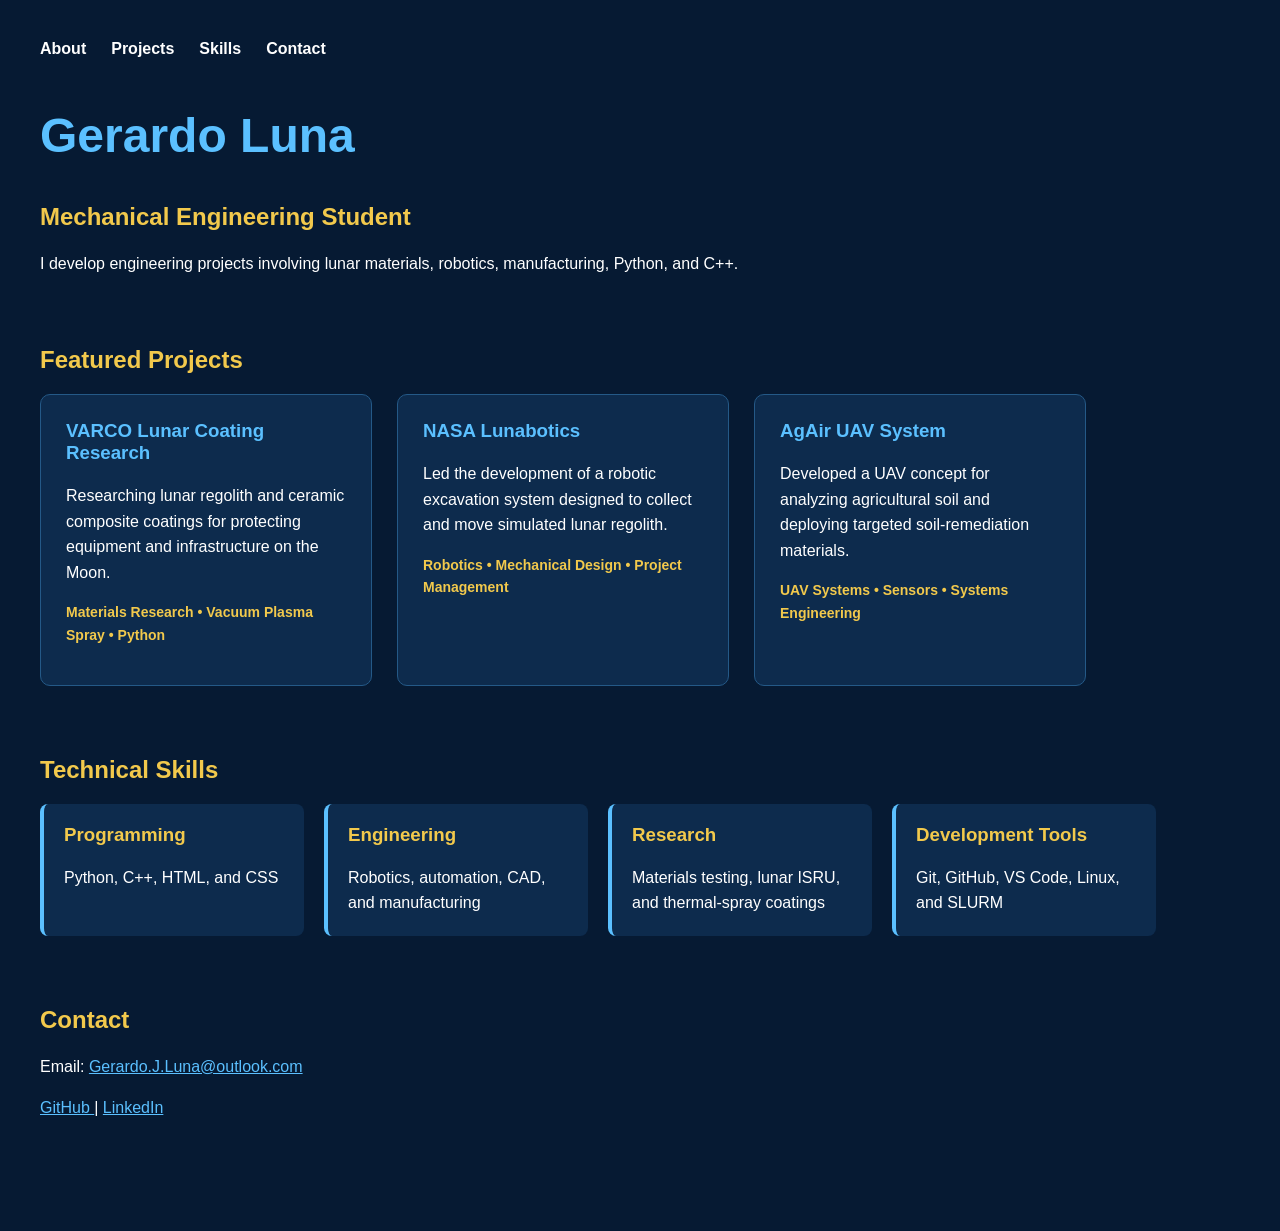
==== index.html @ f557b81e "Add professional contact links" ====
<!-- Gerardo Luna
     Engineering Portfolio 2026 -->

<!DOCTYPE html>
<html lang="en">

<head>
    <!-- Allows letters, numbers, and symbols to display correctly -->
    <meta charset="UTF-8">

    <!-- Makes the website work properly on phones and tablets -->
    <meta name="viewport" content="width=device-width, initial-scale=1.0">

    <!-- Text displayed on the browser tab -->
    <title>Gerardo Luna | Engineering Portfolio</title>

    <!-- Connects this HTML page to the CSS file -->
    <link rel="stylesheet" href="style.css">
</head>

<body>

    <!-- Navigation bar -->
    <nav>
        <a href="#about">About</a>
        <a href="#projects">Projects</a>
        <a href="#skills">Skills</a>
        <a href="#contact">Contact</a>
    </nav>

    <!-- About section -->
    <section id="about">
        <h1>Gerardo Luna</h1>
        <h2>Mechanical Engineering Student</h2>

        <p>
            I develop engineering projects involving lunar materials,
            robotics, manufacturing, Python, and C++.
        </p>
    </section>

    <!-- Projects section -->
    <section id="projects">
        <h2>Featured Projects</h2>

        <!-- Holds all three project cards -->
        <div class="project-container">

            <!-- VARCO project card -->
            <article class="project-card">
                <h3>VARCO Lunar Coating Research</h3>

                <p>
                    Researching lunar regolith and ceramic composite coatings
                    for protecting equipment and infrastructure on the Moon.
                </p>

                <p class="project-skills">
                    Materials Research • Vacuum Plasma Spray • Python
                </p>
            </article>

            <!-- Lunabotics project card -->
            <article class="project-card">
                <h3>NASA Lunabotics</h3>

                <p>
                    Led the development of a robotic excavation system designed
                    to collect and move simulated lunar regolith.
                </p>

                <p class="project-skills">
                    Robotics • Mechanical Design • Project Management
                </p>
            </article>

            <!-- AgAir project card -->
            <article class="project-card">
                <h3>AgAir UAV System</h3>

                <p>
                    Developed a UAV concept for analyzing agricultural soil
                    and deploying targeted soil-remediation materials.
                </p>

                <p class="project-skills">
                    UAV Systems • Sensors • Systems Engineering
                </p>
            </article>

        </div>
    </section>

    <!-- Skills section -->
    <section id="skills">
        <h2>Technical Skills</h2>

        <!-- Holds all four skill cards -->
        <div class="skills-container">

            <div class="skill-card">
                <h3>Programming</h3>
                <p>Python, C++, HTML, and CSS</p>
            </div>

            <div class="skill-card">
                <h3>Engineering</h3>
                <p>Robotics, automation, CAD, and manufacturing</p>
            </div>

            <div class="skill-card">
                <h3>Research</h3>
                <p>
                    Materials testing, lunar ISRU,
                    and thermal-spray coatings
                </p>
            </div>

            <div class="skill-card">
                <h3>Development Tools</h3>
                <p>Git, GitHub, VS Code, Linux, and SLURM</p>
            </div>

        </div>
    </section>

    <!-- Contact section -->
    
<section id="contact">
    <h2>Contact</h2>

    <p>
        Email:
        <a href="mailto:Gerardo.J.Luna@outlook.com">
            Gerardo.J.Luna@outlook.com
        </a>
    </p>

    <p>
        <a href="https://github.com/Gerry2323" target="_blank">
            GitHub
        </a>
        |
        <a href="https://www.linkedin.com/in/gerardo-l-351691195"
           target="_blank">
            LinkedIn
        </a>
    </p>

    </section>

</body>

</html>
---- style.css ----
/*
   PORTFOLIO WEBSITE STYLES
   This CSS file controls the colors, spacing, fonts,
   and appearance of the HTML webpage.
*/


/*
   The body represents all visible webpage content.
   These settings apply to the entire page.
*/
/* Apply these settings to the entire webpage */
body {
    margin: 0;
    padding: 40px;
    background-color: #061a33;
    color: white;
    font-family: Arial, sans-serif;
}

/* Style the main name heading */
h1 {
    color: #5bc0ff;
    font-size: 48px;
}

/* Style the section headings */
h2 {
    color: #f2c94c;
}

/* Make paragraphs easier to read */
p {
    max-width: 700px;
    line-height: 1.6;
}

/* Add space between project-list items */
li {
    margin-bottom: 10px;
}

/* Style the navigation bar */
nav {
    display: flex;
    gap: 25px;
    margin-bottom: 50px;
}

/* Style the navigation links */
nav a {
    color: white;
    text-decoration: none;
    font-weight: bold;
}

/* Change the link color when the mouse is over it */
nav a:hover {
    color: #5bc0ff;
}

/* Add space between the main sections */
section {
    margin-bottom: 70px;
}

/* Make navigation scrolling smooth */
html {
    scroll-behavior: smooth;
}

/* Style links inside the page */
section a {
    color: #5bc0ff;
}

/* Arrange the project cards */
.project-container {
    display: flex;
    flex-wrap: wrap;
    gap: 25px;
}

/* Style each individual project card */
.project-card {
    width: 280px;
    padding: 25px;
    background-color: #0d2b4d;
    border: 1px solid #245987;
    border-radius: 10px;
}

/* Style the project titles */
.project-card h3 {
    margin-top: 0;
    color: #5bc0ff;
}

/* Add an effect when the mouse is over a card */
.project-card:hover {
    transform: translateY(-5px);
    border-color: #f2c94c;
    transition: 0.3s;
}

/* Style the technologies and skills */
.project-skills {
    color: #f2c94c;
    font-size: 14px;
    font-weight: bold;
}

/* Arrange the skill cards */
.skills-container {
    display: flex;
    flex-wrap: wrap;
    gap: 20px;
}

/* Style each skill card */
.skill-card {
    width: 220px;
    padding: 20px;
    background-color: #0d2b4d;
    border-left: 4px solid #5bc0ff;
    border-radius: 8px;
}

/* Style the skill headings */
.skill-card h3 {
    margin-top: 0;
    color: #f2c94c;
}

/* Adjust the text inside the skill cards */
.skill-card p {
    margin-bottom: 0;
}

/* Adjust the website for phones and small tablets */
@media (max-width: 700px) {

    body {
        padding: 20px;
    }

    h1 {
        font-size: 36px;
    }

    nav {
        flex-direction: column;
        gap: 12px;
    }

    .project-card,
    .skill-card {
        width: auto;
    }
}
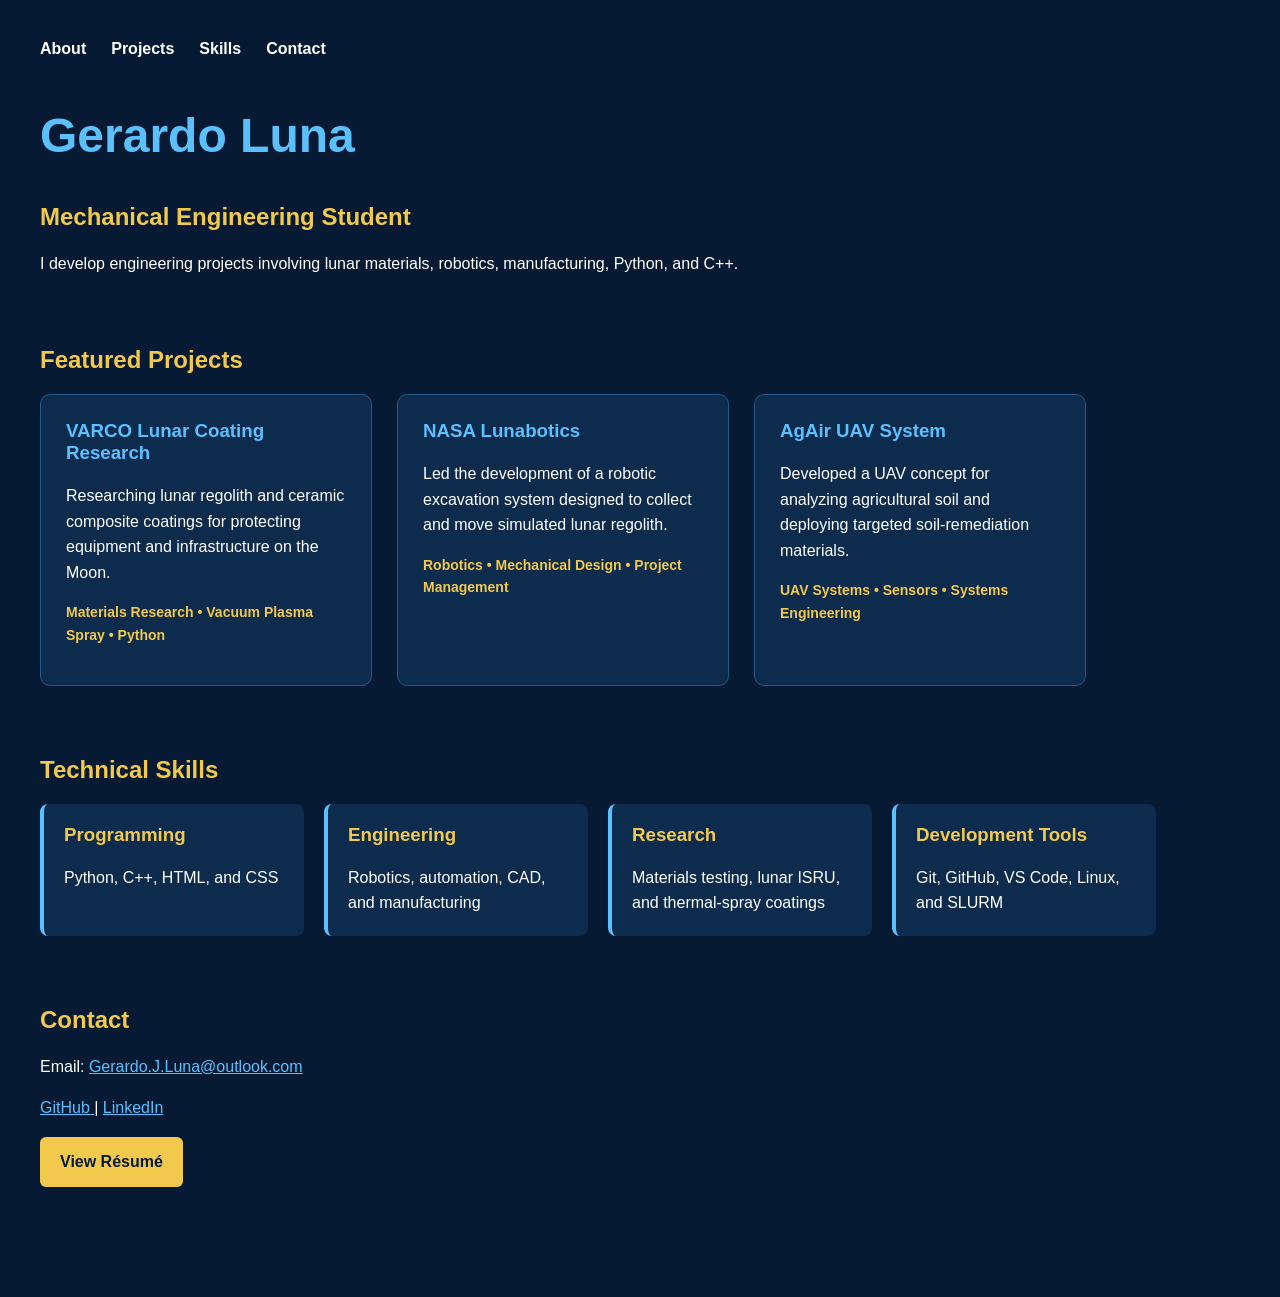
==== commit 4aac394c: "Add resume to portfolio" ====
--- a/index.html
+++ b/index.html
@@ -147,6 +147,14 @@
         </a>
     </p>
 
+    <p>
+    <a class="resume-button"
+       href="Gerardo-Luna-Resume.pdf"
+       target="_blank">
+        View Résumé
+    </a>
+</p>
+
     </section>
 
 </body>
--- a/style.css
+++ b/style.css
@@ -157,4 +157,20 @@
     .skill-card {
         width: auto;
     }
+}
+
+/* Style the résumé link as a button */
+.resume-button {
+    display: inline-block;
+    padding: 12px 20px;
+    background-color: #f2c94c;
+    color: #061a33;
+    text-decoration: none;
+    font-weight: bold;
+    border-radius: 6px;
+}
+
+/* Change the résumé button when hovered */
+.resume-button:hover {
+    background-color: #5bc0ff;
 }
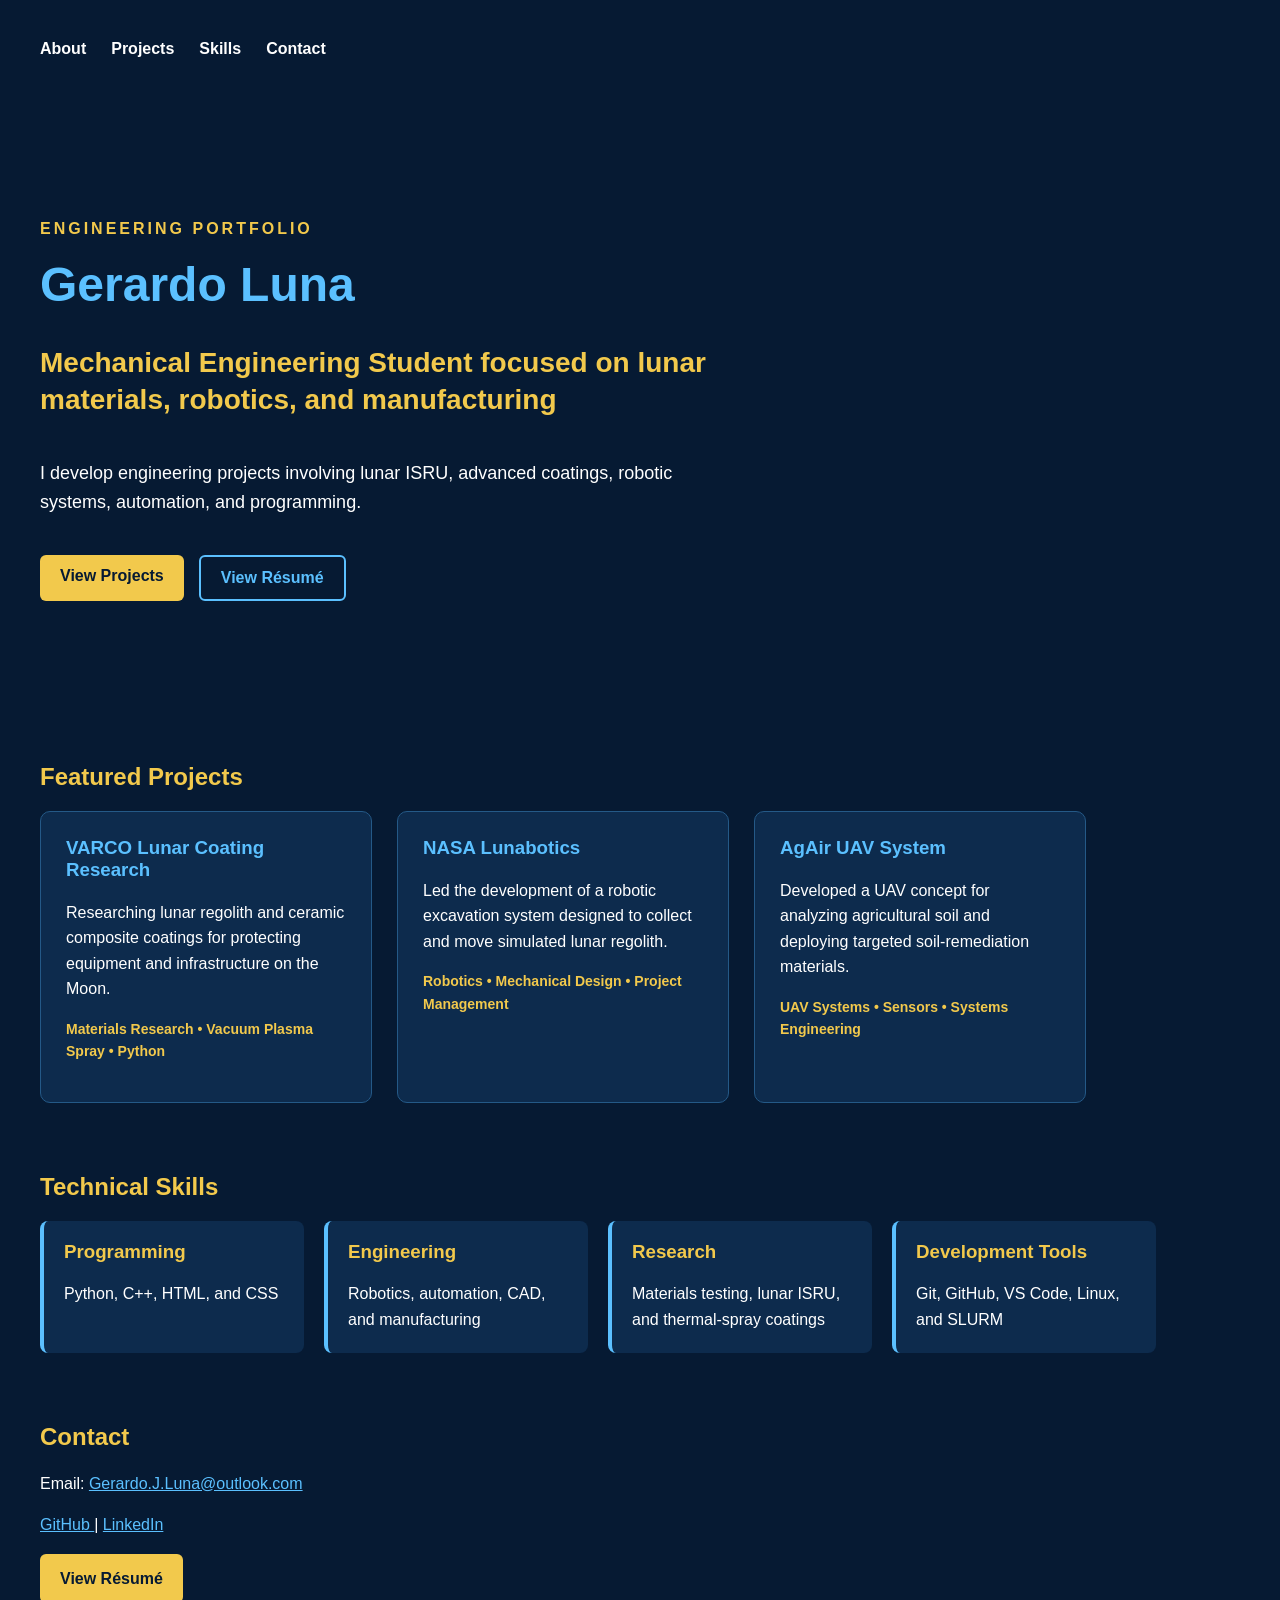
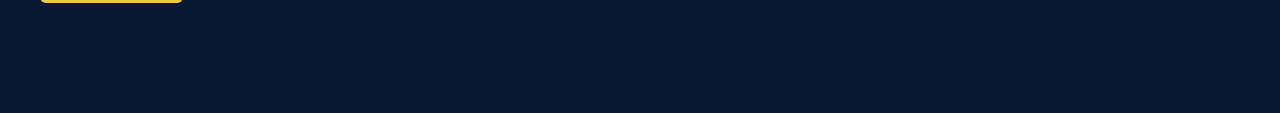
==== commit 036649a1: "Add professional hero section" ====
--- a/index.html
+++ b/index.html
@@ -28,15 +28,35 @@
         <a href="#contact">Contact</a>
     </nav>
 
-    <!-- About section -->
-    <section id="about">
-        <h1>Gerardo Luna</h1>
-        <h2>Mechanical Engineering Student</h2>
+    
+    <!-- Hero and About section -->
+<section id="about" class="hero">
+    <p class="hero-label">ENGINEERING PORTFOLIO</p>
 
-        <p>
-            I develop engineering projects involving lunar materials,
-            robotics, manufacturing, Python, and C++.
-        </p>
+    <h1>Gerardo Luna</h1>
+
+    <h2>
+        Mechanical Engineering Student
+        focused on lunar materials, robotics, and manufacturing
+    </h2>
+
+    <p class="hero-description">
+        I develop engineering projects involving lunar ISRU,
+        advanced coatings, robotic systems, automation, and programming.
+    </p>
+
+    <div class="hero-buttons">
+        <a class="primary-button" href="#projects">
+            View Projects
+        </a>
+
+        <a class="secondary-button"
+           href="Gerardo-Luna-Resume.pdf"
+           target="_blank">
+            View Résumé
+        </a>
+    </div>
+
     </section>
 
     <!-- Projects section -->
--- a/style.css
+++ b/style.css
@@ -173,4 +173,78 @@
 /* Change the résumé button when hovered */
 .resume-button:hover {
     background-color: #5bc0ff;
+}
+
+/* Style the hero section */
+.hero {
+    min-height: 65vh;
+    display: flex;
+    flex-direction: column;
+    justify-content: center;
+    max-width: 900px;
+}
+
+/* Style the small label above the name */
+.hero-label {
+    color: #f2c94c;
+    font-weight: bold;
+    letter-spacing: 3px;
+    margin-bottom: 5px;
+}
+
+/* Control the hero heading spacing */
+.hero h1 {
+    margin: 10px 0;
+}
+
+/* Style the professional title */
+.hero h2 {
+    max-width: 750px;
+    font-size: 28px;
+    line-height: 1.3;
+}
+
+/* Style the introductory paragraph */
+.hero-description {
+    font-size: 18px;
+}
+
+/* Arrange the hero buttons */
+.hero-buttons {
+    display: flex;
+    flex-wrap: wrap;
+    gap: 15px;
+    margin-top: 20px;
+}
+
+/* Style both hero buttons */
+.primary-button,
+.secondary-button {
+    display: inline-block;
+    padding: 12px 20px;
+    border-radius: 6px;
+    text-decoration: none;
+    font-weight: bold;
+}
+
+/* Main button */
+.primary-button {
+    background-color: #f2c94c;
+    color: #061a33;
+}
+
+/* Secondary button */
+.secondary-button {
+    border: 2px solid #5bc0ff;
+    color: #5bc0ff;
+}
+
+/* Button hover effects */
+.primary-button:hover {
+    background-color: #5bc0ff;
+}
+
+.secondary-button:hover {
+    background-color: #5bc0ff;
+    color: #061a33;
 }
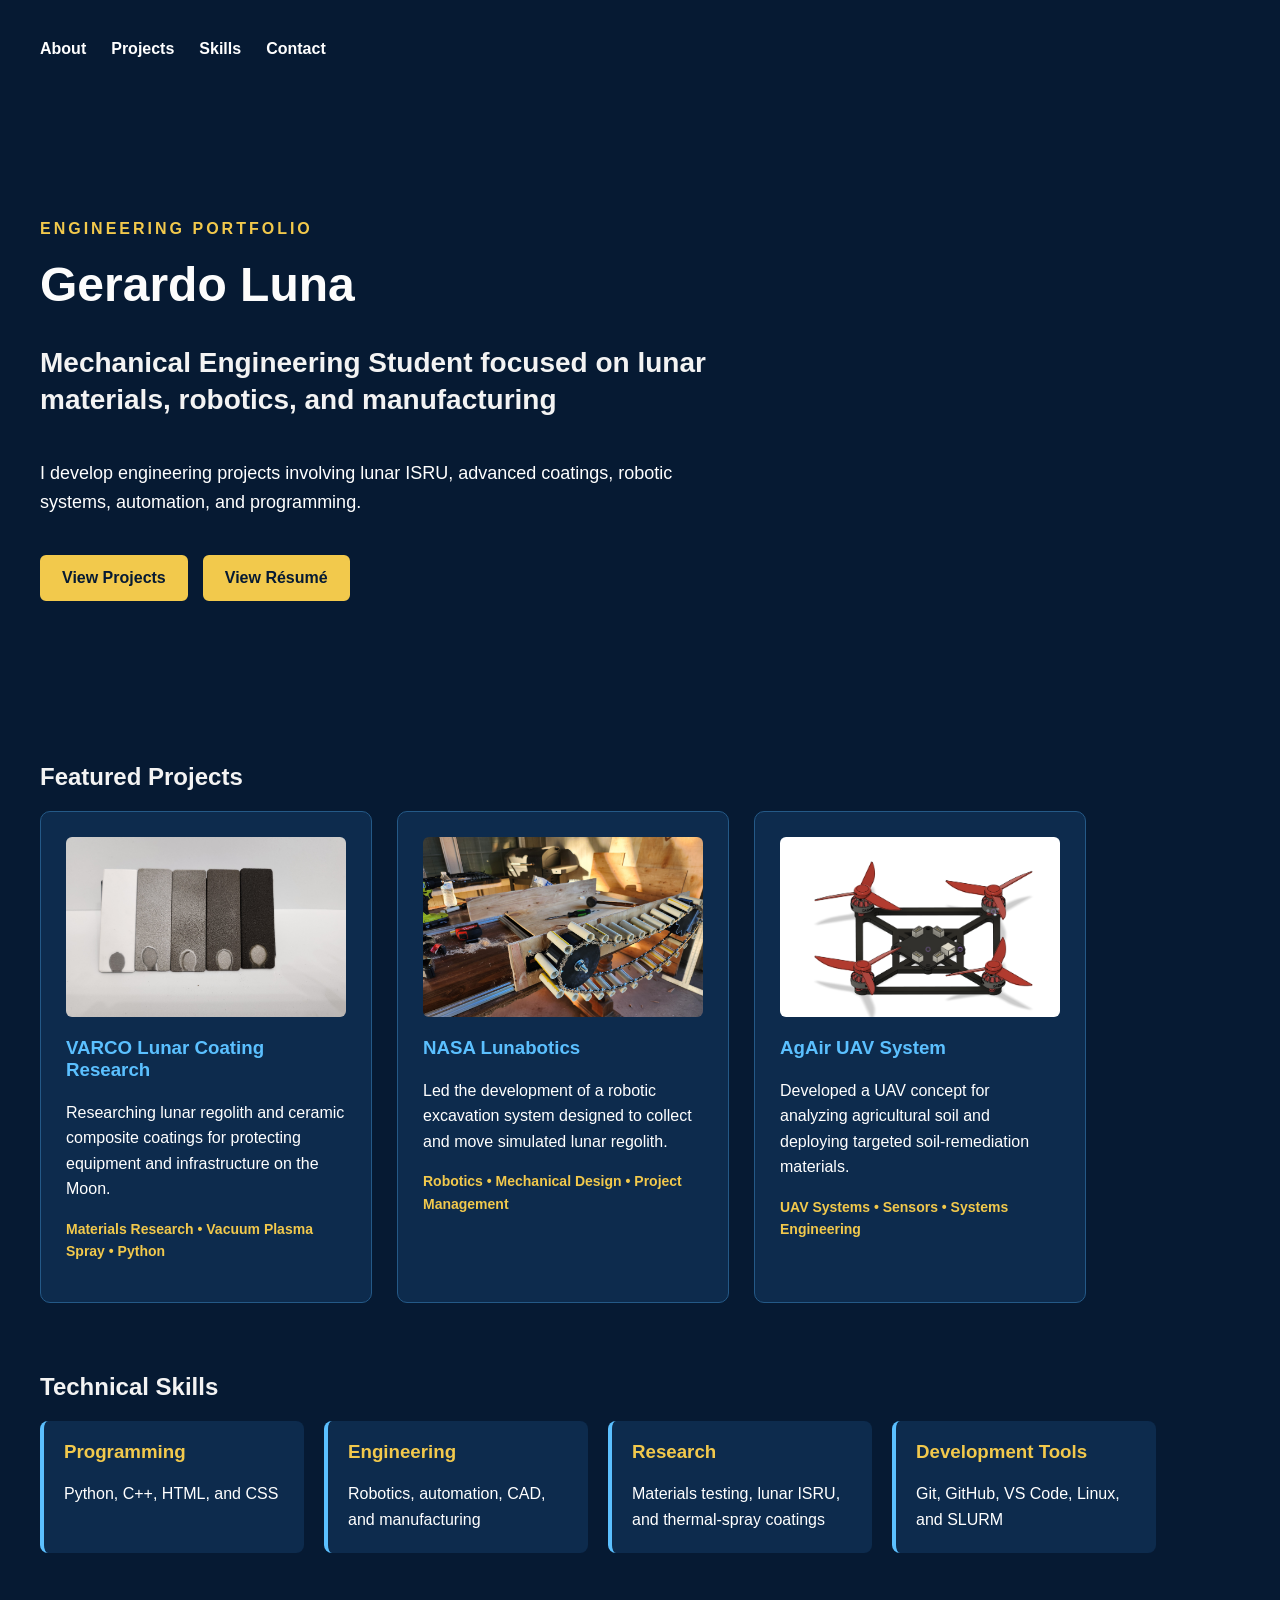
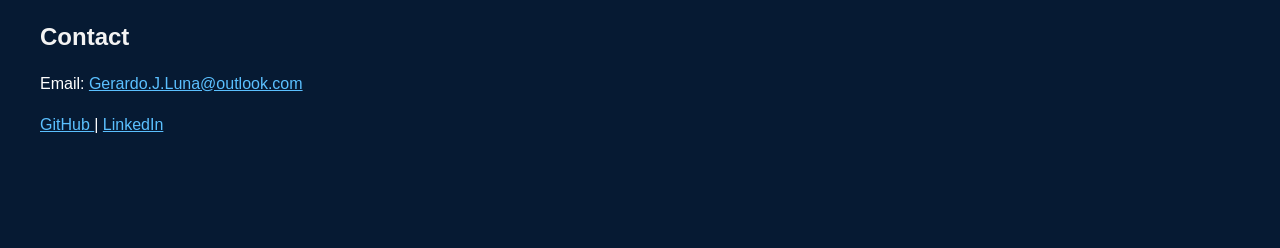
==== commit 4cd82511: "Add images to project cards" ====
--- a/index.html
+++ b/index.html
@@ -60,55 +60,78 @@
     </section>
 
     <!-- Projects section -->
-    <section id="projects">
-        <h2>Featured Projects</h2>
-
-        <!-- Holds all three project cards -->
-        <div class="project-container">
-
-            <!-- VARCO project card -->
-            <article class="project-card">
-                <h3>VARCO Lunar Coating Research</h3>
-
-                <p>
-                    Researching lunar regolith and ceramic composite coatings
-                    for protecting equipment and infrastructure on the Moon.
-                </p>
-
-                <p class="project-skills">
-                    Materials Research • Vacuum Plasma Spray • Python
-                </p>
-            </article>
-
-            <!-- Lunabotics project card -->
-            <article class="project-card">
-                <h3>NASA Lunabotics</h3>
-
-                <p>
-                    Led the development of a robotic excavation system designed
-                    to collect and move simulated lunar regolith.
-                </p>
-
-                <p class="project-skills">
-                    Robotics • Mechanical Design • Project Management
-                </p>
-            </article>
-
-            <!-- AgAir project card -->
-            <article class="project-card">
-                <h3>AgAir UAV System</h3>
-
-                <p>
-                    Developed a UAV concept for analyzing agricultural soil
-                    and deploying targeted soil-remediation materials.
-                </p>
-
-                <p class="project-skills">
-                    UAV Systems • Sensors • Systems Engineering
-                </p>
-            </article>
-
-        </div>
+    
+<section id="projects">
+    <h2>Featured Projects</h2>
+
+    <!-- Holds all three project cards -->
+    <div class="project-container">
+
+        <!-- VARCO project card -->
+        <article class="project-card">
+
+            <!-- VARCO project image -->
+            <img
+                class="project-image"
+                src="images/varco.jpg"
+                alt="VARCO lunar coating research project">
+
+            <h3>VARCO Lunar Coating Research</h3>
+
+            <p>
+                Researching lunar regolith and ceramic composite coatings
+                for protecting equipment and infrastructure on the Moon.
+            </p>
+
+            <p class="project-skills">
+                Materials Research • Vacuum Plasma Spray • Python
+            </p>
+        </article>
+
+        <!-- Lunabotics project card -->
+        <article class="project-card">
+
+            <!-- Lunabotics project image -->
+            <img
+                class="project-image"
+                src="images/lunabotics.jpg"
+                alt="NASA Lunabotics robotic excavation project">
+
+            <h3>NASA Lunabotics</h3>
+
+            <p>
+                Led the development of a robotic excavation system designed
+                to collect and move simulated lunar regolith.
+            </p>
+
+            <p class="project-skills">
+                Robotics • Mechanical Design • Project Management
+            </p>
+        </article>
+
+        <!-- AgAir project card -->
+        <article class="project-card">
+
+            <!-- AgAir project image -->
+            <img
+                class="project-image"
+                src="images/agair.jpg"
+                alt="AgAir UAV soil analysis project">
+
+            <h3>AgAir UAV System</h3>
+
+            <p>
+                Developed a UAV concept for analyzing agricultural soil
+                and deploying targeted soil-remediation materials.
+            </p>
+
+            <p class="project-skills">
+                UAV Systems • Sensors • Systems Engineering
+            </p>
+        </article>
+
+    </div>
+</section>
     </section>
 
     <!-- Skills section -->
@@ -168,12 +191,7 @@
     </p>
 
     <p>
-    <a class="resume-button"
-       href="Gerardo-Luna-Resume.pdf"
-       target="_blank">
-        View Résumé
-    </a>
-</p>
+    
 
     </section>
 
--- a/style.css
+++ b/style.css
@@ -1,15 +1,25 @@
 /*
    PORTFOLIO WEBSITE STYLES
-   This CSS file controls the colors, spacing, fonts,
-   and appearance of the HTML webpage.
-*/
-
-
-/*
-   The body represents all visible webpage content.
-   These settings apply to the entire page.
-*/
-/* Apply these settings to the entire webpage */
+
+   This file controls the colors, spacing, fonts, cards,
+   buttons, navigation, and mobile layout of the website.
+*/
+
+
+/* =========================================================
+   ENTIRE WEBPAGE
+   ========================================================= */
+
+/*
+   Controls everything visible on the webpage.
+
+   Current content affected:
+   - Navigation bar
+   - Hero/About section
+   - Featured Projects
+   - Technical Skills
+   - Contact section
+*/
 body {
     margin: 0;
     padding: 40px;
@@ -18,106 +28,279 @@
     font-family: Arial, sans-serif;
 }
 
-/* Style the main name heading */
+
+/*
+   Makes the webpage scroll smoothly when a navigation link
+   such as About, Projects, Skills, or Contact is selected.
+*/
+html {
+    scroll-behavior: smooth;
+}
+
+
+/* =========================================================
+   GENERAL TEXT
+   ========================================================= */
+
+/*
+   Styles the main h1 heading.
+
+   Current text:
+   "Gerardo Luna"
+*/
 h1 {
-    color: #5bc0ff;
+    color: #fcfcfc;
     font-size: 48px;
 }
 
-/* Style the section headings */
+
+/*
+   Styles every main section heading and the professional title.
+
+   Current text affected:
+   - "Mechanical Engineering Student focused on lunar
+      materials, robotics, and manufacturing"
+   - "Featured Projects"
+   - "Technical Skills"
+   - "Contact"
+*/
 h2 {
-    color: #f2c94c;
-}
-
-/* Make paragraphs easier to read */
+    color: #f3f3f3;
+}
+
+
+/*
+   Styles all regular paragraphs on the website.
+
+   Current text affected:
+   - Hero introduction
+   - Project descriptions
+   - Project technologies and skills
+   - Skill-card descriptions
+   - Contact information
+*/
 p {
     max-width: 700px;
     line-height: 1.6;
 }
 
-/* Add space between project-list items */
+
+/*
+   Adds space below list items.
+
+   This will affect any <li> items you add later.
+   Your current card layout does not use list items.
+*/
 li {
     margin-bottom: 10px;
 }
 
-/* Style the navigation bar */
+
+/* =========================================================
+   MAIN SECTIONS
+   ========================================================= */
+
+/*
+   Adds space underneath each main website section.
+
+   Current sections affected:
+   - Hero/About
+   - Featured Projects
+   - Technical Skills
+   - Contact
+*/
+section {
+    margin-bottom: 70px;
+}
+
+
+/*
+   Gives links located inside sections a blue color.
+
+   Current links affected:
+   - Email
+   - GitHub
+   - LinkedIn
+   - Résumé links
+
+   More specific button rules below override this color
+   for the View Projects and View Résumé buttons.
+*/
+section a {
+    color: #5bc0ff;
+}
+
+
+/* =========================================================
+   NAVIGATION BAR
+   ========================================================= */
+
+/*
+   Arranges the navigation links horizontally with space
+   between them.
+
+   Current links:
+   - About
+   - Projects
+   - Skills
+   - Contact
+*/
 nav {
     display: flex;
     gap: 25px;
     margin-bottom: 50px;
 }
 
-/* Style the navigation links */
+
+/*
+   Styles the text of the navigation links.
+
+   Current text:
+   - "About"
+   - "Projects"
+   - "Skills"
+   - "Contact"
+*/
 nav a {
     color: white;
     text-decoration: none;
     font-weight: bold;
 }
 
-/* Change the link color when the mouse is over it */
+
+/*
+   Changes a navigation link to blue when the mouse
+   is placed over it.
+*/
 nav a:hover {
     color: #5bc0ff;
 }
 
-/* Add space between the main sections */
-section {
-    margin-bottom: 70px;
-}
-
-/* Make navigation scrolling smooth */
-html {
-    scroll-behavior: smooth;
-}
-
-/* Style links inside the page */
-section a {
-    color: #5bc0ff;
-}
-
-/* Arrange the project cards */
+
+/* =========================================================
+   PROJECT SECTION
+   ========================================================= */
+
+/*
+   Arranges all project cards in rows.
+
+   Current project cards:
+   - VARCO Lunar Coating Research
+   - NASA Lunabotics
+   - AgAir UAV System
+*/
 .project-container {
     display: flex;
     flex-wrap: wrap;
     gap: 25px;
 }
 
-/* Style each individual project card */
+
+/*
+   Controls the appearance of every project card.
+
+   Current cards affected:
+   - VARCO Lunar Coating Research
+   - NASA Lunabotics
+   - AgAir UAV System
+*/
 .project-card {
     width: 280px;
     padding: 25px;
     background-color: #0d2b4d;
     border: 1px solid #245987;
     border-radius: 10px;
-}
-
-/* Style the project titles */
+
+    /* Makes the card move smoothly when hovered */
+    transition: transform 0.3s, border-color 0.3s;
+}
+
+/*
+   Styles the images at the top of the project cards.
+
+   Current images:
+   - VARCO lunar coating research
+   - NASA Lunabotics
+   - AgAir UAV system
+*/
+.project-image {
+    width: 100%;
+    height: 180px;
+    object-fit: cover;
+    display: block;
+    margin-bottom: 20px;
+    border-radius: 6px;
+}
+
+/*
+   Styles the h3 title inside every project card.
+
+   Current text:
+   - "VARCO Lunar Coating Research"
+   - "NASA Lunabotics"
+   - "AgAir UAV System"
+*/
 .project-card h3 {
     margin-top: 0;
     color: #5bc0ff;
 }
 
-/* Add an effect when the mouse is over a card */
+
+/*
+   Moves a project card upward and changes its border
+   to gold when the mouse is placed over it.
+*/
 .project-card:hover {
     transform: translateY(-5px);
     border-color: #f2c94c;
-    transition: 0.3s;
-}
-
-/* Style the technologies and skills */
+}
+
+
+/*
+   Styles the technologies listed at the bottom
+   of each project card.
+
+   Current text affected:
+   - "Materials Research • Vacuum Plasma Spray • Python"
+   - "Robotics • Mechanical Design • Project Management"
+   - "UAV Systems • Sensors • Systems Engineering"
+*/
 .project-skills {
     color: #f2c94c;
     font-size: 14px;
     font-weight: bold;
 }
 
-/* Arrange the skill cards */
+
+/* =========================================================
+   TECHNICAL SKILLS SECTION
+   ========================================================= */
+
+/*
+   Arranges the technical skill cards in rows.
+
+   Current skill cards:
+   - Programming
+   - Engineering
+   - Research
+   - Development Tools
+*/
 .skills-container {
     display: flex;
     flex-wrap: wrap;
     gap: 20px;
 }
 
-/* Style each skill card */
+
+/*
+   Controls the appearance of each technical skill card.
+
+   Current cards affected:
+   - Programming
+   - Engineering
+   - Research
+   - Development Tools
+*/
 .skill-card {
     width: 220px;
     padding: 20px;
@@ -126,40 +309,46 @@
     border-radius: 8px;
 }
 
-/* Style the skill headings */
+
+/*
+   Styles the h3 heading inside each skill card.
+
+   Current text:
+   - "Programming"
+   - "Engineering"
+   - "Research"
+   - "Development Tools"
+*/
 .skill-card h3 {
     margin-top: 0;
     color: #f2c94c;
 }
 
-/* Adjust the text inside the skill cards */
+
+/*
+   Adjusts the spacing beneath the skill descriptions.
+
+   Current text affected:
+   - "Python, C++, HTML, and CSS"
+   - "Robotics, automation, CAD, and manufacturing"
+   - "Materials testing, lunar ISRU, and thermal-spray coatings"
+   - "Git, GitHub, VS Code, Linux, and SLURM"
+*/
 .skill-card p {
     margin-bottom: 0;
 }
 
-/* Adjust the website for phones and small tablets */
-@media (max-width: 700px) {
-
-    body {
-        padding: 20px;
-    }
-
-    h1 {
-        font-size: 36px;
-    }
-
-    nav {
-        flex-direction: column;
-        gap: 12px;
-    }
-
-    .project-card,
-    .skill-card {
-        width: auto;
-    }
-}
-
-/* Style the résumé link as a button */
+
+/* =========================================================
+   CONTACT RÉSUMÉ BUTTON
+   ========================================================= */
+
+/*
+   Styles the résumé button in the Contact section.
+
+   Current button text:
+   "View Résumé"
+*/
 .resume-button {
     display: inline-block;
     padding: 12px 20px;
@@ -170,12 +359,31 @@
     border-radius: 6px;
 }
 
-/* Change the résumé button when hovered */
+
+/*
+   Changes the Contact section's View Résumé button
+   from gold to blue when hovered.
+*/
 .resume-button:hover {
-    background-color: #5bc0ff;
-}
-
-/* Style the hero section */
+    background-color: #fdfdfd;
+}
+
+
+/* =========================================================
+   HERO / ABOUT SECTION
+   ========================================================= */
+
+/*
+   Controls the large introduction area at the top.
+
+   Current content:
+   - "ENGINEERING PORTFOLIO"
+   - "Gerardo Luna"
+   - Professional title
+   - Introductory paragraph
+   - View Projects button
+   - View Résumé button
+*/
 .hero {
     min-height: 65vh;
     display: flex;
@@ -184,7 +392,13 @@
     max-width: 900px;
 }
 
-/* Style the small label above the name */
+
+/*
+   Styles the small label above your name.
+
+   Current text:
+   "ENGINEERING PORTFOLIO"
+*/
 .hero-label {
     color: #f2c94c;
     font-weight: bold;
@@ -192,24 +406,50 @@
     margin-bottom: 5px;
 }
 
-/* Control the hero heading spacing */
+
+/*
+   Controls the spacing around your main name.
+
+   Current text:
+   "Gerardo Luna"
+*/
 .hero h1 {
     margin: 10px 0;
 }
 
-/* Style the professional title */
+
+/*
+   Styles the professional title below your name.
+
+   Current text:
+   "Mechanical Engineering Student focused on lunar
+   materials, robotics, and manufacturing"
+*/
 .hero h2 {
     max-width: 750px;
     font-size: 28px;
     line-height: 1.3;
 }
 
-/* Style the introductory paragraph */
+
+/*
+   Styles the introductory paragraph in the hero section.
+
+   Current text begins:
+   "I develop engineering projects involving lunar ISRU..."
+*/
 .hero-description {
     font-size: 18px;
 }
 
-/* Arrange the hero buttons */
+
+/*
+   Arranges the two hero buttons beside each other.
+
+   Current buttons:
+   - View Projects
+   - View Résumé
+*/
 .hero-buttons {
     display: flex;
     flex-wrap: wrap;
@@ -217,7 +457,15 @@
     margin-top: 20px;
 }
 
-/* Style both hero buttons */
+
+/*
+   Applies the same basic shape and text style
+   to both hero buttons.
+
+   Current buttons:
+   - View Projects
+   - View Résumé
+*/
 .primary-button,
 .secondary-button {
     display: inline-block;
@@ -227,24 +475,124 @@
     font-weight: bold;
 }
 
-/* Main button */
-.primary-button {
+
+/*
+   Styles the first hero button.
+
+   Current button text:
+   "View Projects"
+*/
+.hero-buttons .primary-button {
     background-color: #f2c94c;
+    border: 2px solid #f2c94c;
     color: #061a33;
 }
 
-/* Secondary button */
-.secondary-button {
-    border: 2px solid #5bc0ff;
-    color: #5bc0ff;
-}
-
-/* Button hover effects */
-.primary-button:hover {
-    background-color: #5bc0ff;
-}
-
-.secondary-button:hover {
-    background-color: #5bc0ff;
+
+/*
+   Styles the second hero button to match the first.
+
+   Current button text:
+   "View Résumé"
+*/
+.hero-buttons .secondary-button {
+    background-color: #f2c94c;
+    border: 2px solid #f2c94c;
     color: #061a33;
+}
+
+
+/*
+   Changes the View Projects button from gold to blue
+   when the mouse is placed over it.
+*/
+.hero-buttons .primary-button:hover {
+    background-color: #fbfdff;
+    border-color: #fdfdff;
+    color: #061a33;
+}
+
+
+/*
+   Changes the View Résumé button from gold to blue
+   when the mouse is placed over it.
+*/
+.hero-buttons .secondary-button:hover {
+    background-color: #fbfdff;
+    border-color: #fbfdff;
+    color: #061a33;
+}
+
+
+/* =========================================================
+   MOBILE DESIGN
+   ========================================================= */
+
+/*
+   These settings activate when the screen is 700 pixels
+   wide or smaller, such as on phones and small tablets.
+*/
+@media (max-width: 700px) {
+
+    /*
+       Reduces the empty space around the entire webpage
+       on smaller screens.
+    */
+    body {
+        padding: 20px;
+    }
+
+
+    /*
+       Makes the main name smaller on mobile devices.
+
+       Current text:
+       "Gerardo Luna"
+    */
+    h1 {
+        font-size: 36px;
+    }
+
+
+    /*
+       Places the navigation links vertically on mobile.
+
+       Current links:
+       - About
+       - Projects
+       - Skills
+       - Contact
+    */
+    nav {
+        flex-direction: column;
+        gap: 12px;
+    }
+
+
+    /*
+       Reduces the height and spacing of the hero section
+       on smaller screens.
+    */
+    .hero {
+        min-height: auto;
+        padding: 60px 0;
+    }
+
+
+    /*
+       Makes the professional title smaller on mobile.
+    */
+    .hero h2 {
+        font-size: 23px;
+    }
+
+
+    /*
+       Allows project and skill cards to fit the width
+       of a phone screen automatically.
+    */
+    .project-card,
+    .skill-card {
+        width: auto;
+    }
 }
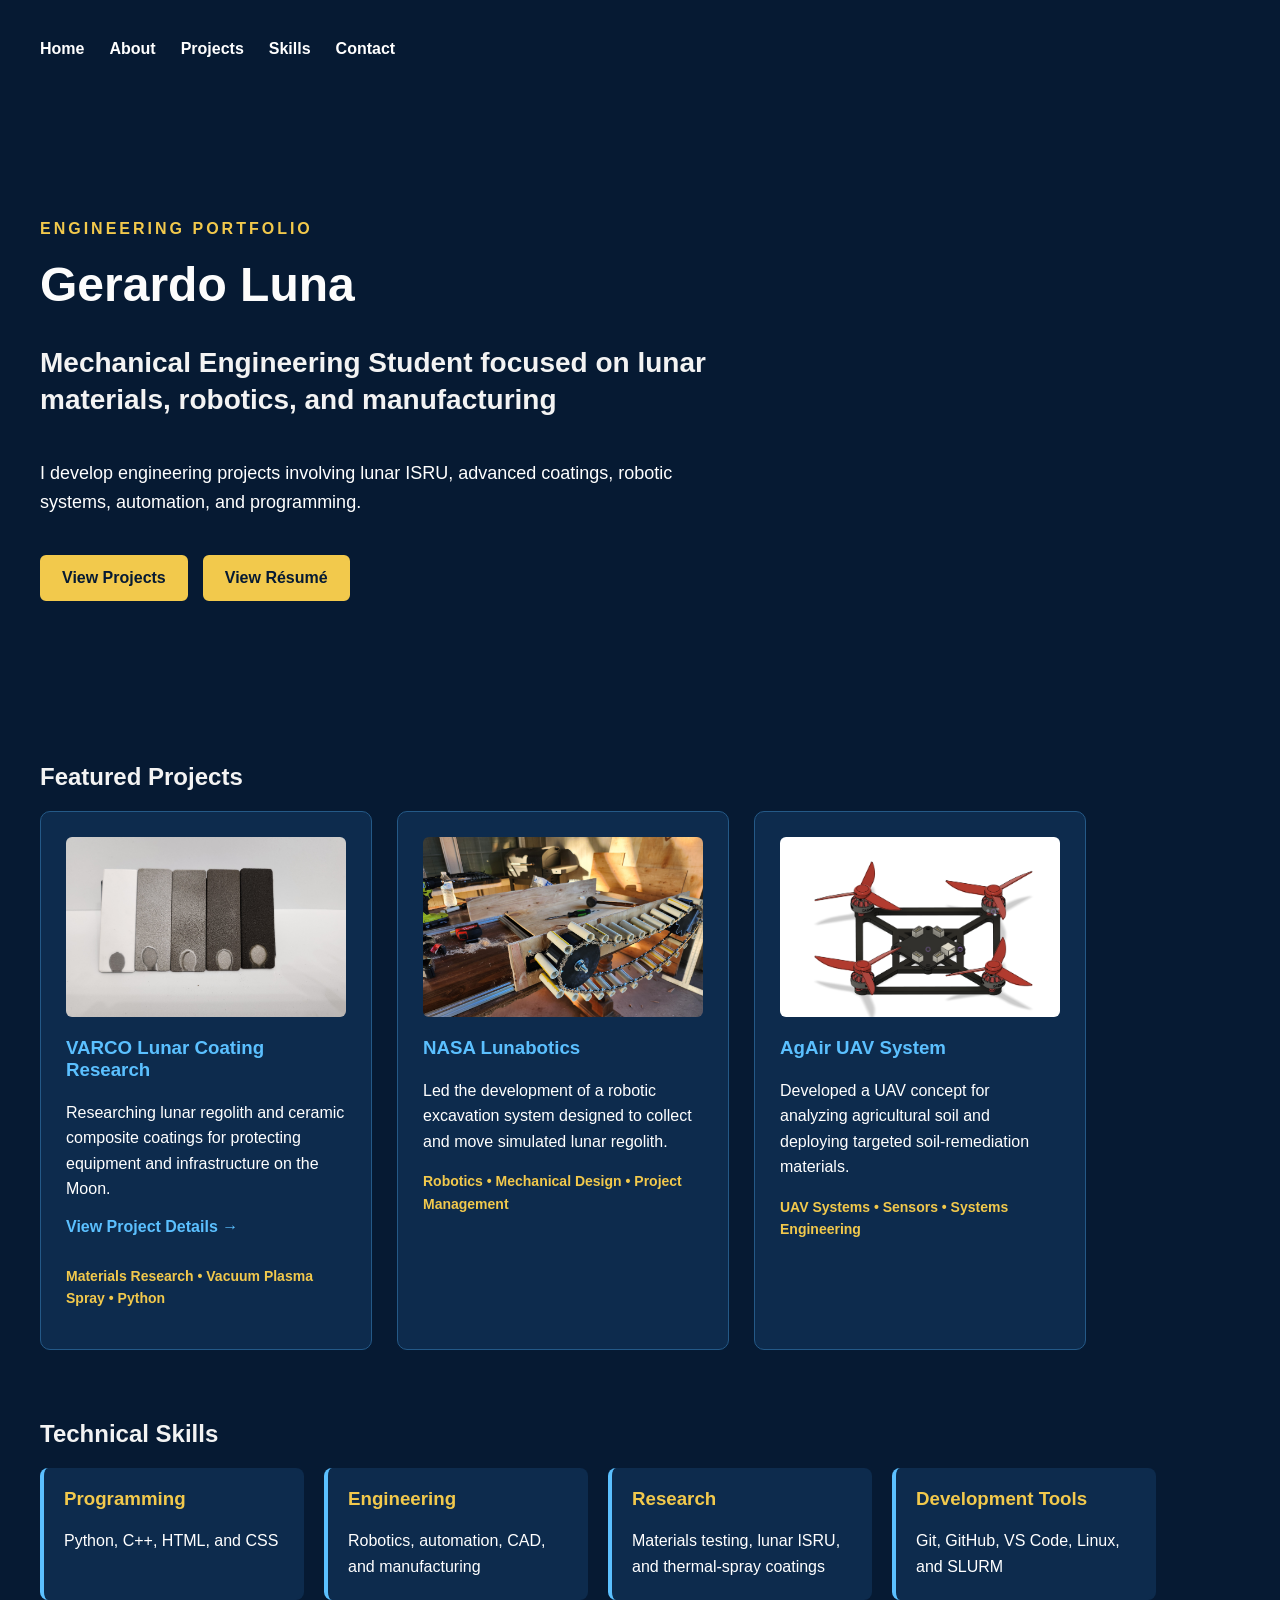
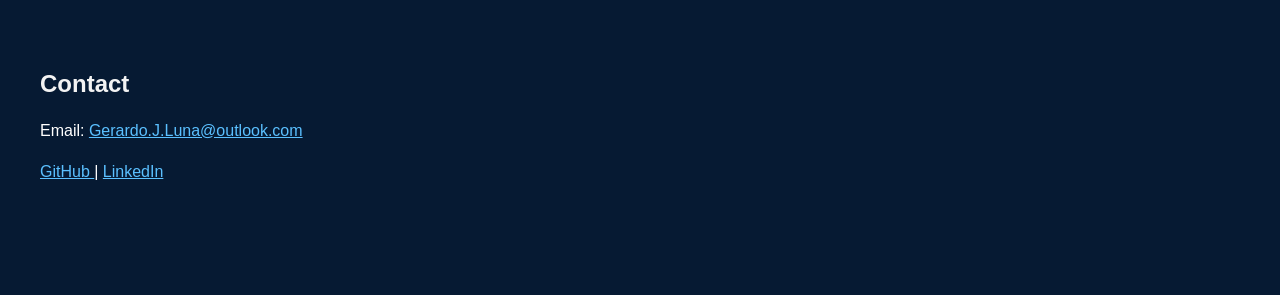
==== commit ffbb5e9d: "Add portfolio pages and navigation" ====
--- a/index.html
+++ b/index.html
@@ -22,176 +22,247 @@
 
     <!-- Navigation bar -->
     <nav>
-        <a href="#about">About</a>
-        <a href="#projects">Projects</a>
-        <a href="#skills">Skills</a>
-        <a href="#contact">Contact</a>
+     
+    
+    <!-- Opens the main page -->
+    <a href="index.html">Home</a>
+
+    <!-- Opens the separate About page -->
+    <a href="about.html">About</a>
+
+    <!-- Opens the separate Projects page -->
+    <a href="projects.html">Projects</a>
+
+    <!-- Opens the separate Skills page -->
+    <a href="skills.html">Skills</a>
+
+    <!-- Opens the separate Contact page -->
+    <a href="contact.html">Contact</a>
+
+
+
     </nav>
 
-    
+
     <!-- Hero and About section -->
-<section id="about" class="hero">
-    <p class="hero-label">ENGINEERING PORTFOLIO</p>
-
-    <h1>Gerardo Luna</h1>
-
-    <h2>
-        Mechanical Engineering Student
-        focused on lunar materials, robotics, and manufacturing
-    </h2>
-
-    <p class="hero-description">
-        I develop engineering projects involving lunar ISRU,
-        advanced coatings, robotic systems, automation, and programming.
-    </p>
-
-    <div class="hero-buttons">
-        <a class="primary-button" href="#projects">
-            View Projects
-        </a>
-
-        <a class="secondary-button"
-           href="Gerardo-Luna-Resume.pdf"
-           target="_blank">
-            View Résumé
-        </a>
-    </div>
-
-    </section>
+    <section id="about" class="hero">
+
+        <p class="hero-label">
+            ENGINEERING PORTFOLIO
+        </p>
+
+        <h1>Gerardo Luna</h1>
+
+        <h2>
+            Mechanical Engineering Student focused on lunar materials,
+            robotics, and manufacturing
+        </h2>
+
+        <p class="hero-description">
+            I develop engineering projects involving lunar ISRU,
+            advanced coatings, robotic systems, automation, and programming.
+        </p>
+
+        <!-- Hero buttons -->
+        <div class="hero-buttons">
+
+            <!-- Opens the separate Projects page -->
+            <a class="primary-button" href="projects.html">
+                View Projects
+            </a>
+
+            <!-- Opens the résumé in a new tab -->
+            <a
+                class="secondary-button"
+                href="Gerardo-Luna-Resume.pdf"
+                target="_blank"
+                rel="noopener noreferrer">
+                View Résumé
+            </a>
+
+        </div>
+
+    </section>
+
 
     <!-- Projects section -->
-    
-<section id="projects">
-    <h2>Featured Projects</h2>
-
-    <!-- Holds all three project cards -->
-    <div class="project-container">
-
-        <!-- VARCO project card -->
-        <article class="project-card">
-
-            <!-- VARCO project image -->
-            <img
-                class="project-image"
-                src="images/varco.jpg"
-                alt="VARCO lunar coating research project">
-
-            <h3>VARCO Lunar Coating Research</h3>
-
-            <p>
-                Researching lunar regolith and ceramic composite coatings
-                for protecting equipment and infrastructure on the Moon.
-            </p>
-
-            <p class="project-skills">
-                Materials Research • Vacuum Plasma Spray • Python
-            </p>
-        </article>
-
-        <!-- Lunabotics project card -->
-        <article class="project-card">
-
-            <!-- Lunabotics project image -->
-            <img
-                class="project-image"
-                src="images/lunabotics.jpg"
-                alt="NASA Lunabotics robotic excavation project">
-
-            <h3>NASA Lunabotics</h3>
-
-            <p>
-                Led the development of a robotic excavation system designed
-                to collect and move simulated lunar regolith.
-            </p>
-
-            <p class="project-skills">
-                Robotics • Mechanical Design • Project Management
-            </p>
-        </article>
-
-        <!-- AgAir project card -->
-        <article class="project-card">
-
-            <!-- AgAir project image -->
-            <img
-                class="project-image"
-                src="images/agair.jpg"
-                alt="AgAir UAV soil analysis project">
-
-            <h3>AgAir UAV System</h3>
-
-            <p>
-                Developed a UAV concept for analyzing agricultural soil
-                and deploying targeted soil-remediation materials.
-            </p>
-
-            <p class="project-skills">
-                UAV Systems • Sensors • Systems Engineering
-            </p>
-        </article>
-
-    </div>
-</section>
-    </section>
+    <section id="projects">
+
+        <h2>Featured Projects</h2>
+
+        <!-- Holds all three project cards -->
+        <div class="project-container">
+
+
+            <!-- VARCO project card -->
+            <article class="project-card">
+
+                <img
+                    class="project-image"
+                    src="images/varco.jpg"
+                    alt="VARCO lunar coating research project">
+
+                <h3>VARCO Lunar Coating Research</h3>
+
+                <p>
+                    Researching lunar regolith and ceramic composite coatings
+                    for protecting equipment and infrastructure on the Moon.
+                </p>
+
+                <!-- Opens the detailed VARCO project page -->
+                <a class="project-link" href="projects/varco.html">
+                    View Project Details →
+                </a>
+
+                <p class="project-skills">
+                    Materials Research • Vacuum Plasma Spray • Python
+                </p>
+
+            </article>
+
+
+            <!-- Lunabotics project card -->
+            <article class="project-card">
+
+                <img
+                    class="project-image"
+                    src="images/lunabotics.jpg"
+                    alt="NASA Lunabotics robotic excavation project">
+
+                <h3>NASA Lunabotics</h3>
+
+                <p>
+                    Led the development of a robotic excavation system designed
+                    to collect and move simulated lunar regolith.
+                </p>
+
+                <p class="project-skills">
+                    Robotics • Mechanical Design • Project Management
+                </p>
+
+            </article>
+
+
+            <!-- AgAir project card -->
+            <article class="project-card">
+
+                <img
+                    class="project-image"
+                    src="images/agair.jpg"
+                    alt="AgAir UAV soil analysis project">
+
+                <h3>AgAir UAV System</h3>
+
+                <p>
+                    Developed a UAV concept for analyzing agricultural soil
+                    and deploying targeted soil-remediation materials.
+                </p>
+
+                <p class="project-skills">
+                    UAV Systems • Sensors • Systems Engineering
+                </p>
+
+            </article>
+
+        </div>
+
+    </section>
+
 
     <!-- Skills section -->
     <section id="skills">
+
         <h2>Technical Skills</h2>
 
         <!-- Holds all four skill cards -->
         <div class="skills-container">
 
-            <div class="skill-card">
+
+            <!-- Programming skills -->
+            <div class="skill-card">
+
                 <h3>Programming</h3>
-                <p>Python, C++, HTML, and CSS</p>
-            </div>
-
-            <div class="skill-card">
+
+                <p>
+                    Python, C++, HTML, and CSS
+                </p>
+
+            </div>
+
+
+            <!-- Engineering skills -->
+            <div class="skill-card">
+
                 <h3>Engineering</h3>
-                <p>Robotics, automation, CAD, and manufacturing</p>
-            </div>
-
-            <div class="skill-card">
+
+                <p>
+                    Robotics, automation, CAD, and manufacturing
+                </p>
+
+            </div>
+
+
+            <!-- Research skills -->
+            <div class="skill-card">
+
                 <h3>Research</h3>
+
                 <p>
                     Materials testing, lunar ISRU,
                     and thermal-spray coatings
                 </p>
-            </div>
-
-            <div class="skill-card">
+
+            </div>
+
+
+            <!-- Development tools -->
+            <div class="skill-card">
+
                 <h3>Development Tools</h3>
-                <p>Git, GitHub, VS Code, Linux, and SLURM</p>
+
+                <p>
+                    Git, GitHub, VS Code, Linux, and SLURM
+                </p>
+
             </div>
 
         </div>
-    </section>
+
+    </section>
+
 
     <!-- Contact section -->
-    
-<section id="contact">
-    <h2>Contact</h2>
-
-    <p>
-        Email:
-        <a href="mailto:Gerardo.J.Luna@outlook.com">
-            Gerardo.J.Luna@outlook.com
-        </a>
-    </p>
-
-    <p>
-        <a href="https://github.com/Gerry2323" target="_blank">
-            GitHub
-        </a>
-        |
-        <a href="https://www.linkedin.com/in/gerardo-l-351691195"
-           target="_blank">
-            LinkedIn
-        </a>
-    </p>
-
-    <p>
-    
+    <section id="contact">
+
+        <h2>Contact</h2>
+
+        <!-- Email address -->
+        <p>
+            Email:
+
+            <a href="mailto:Gerardo.J.Luna@outlook.com">
+                Gerardo.J.Luna@outlook.com
+            </a>
+        </p>
+
+        <!-- Professional links -->
+        <p>
+            <a
+                href="https://github.com/Gerry2323"
+                target="_blank"
+                rel="noopener noreferrer">
+                GitHub
+            </a>
+
+            |
+
+            <a
+                href="https://www.linkedin.com/in/gerardo-l-351691195"
+                target="_blank"
+                rel="noopener noreferrer">
+                LinkedIn
+            </a>
+        </p>
 
     </section>
 
--- a/style.css
+++ b/style.css
@@ -521,6 +521,64 @@
     background-color: #fbfdff;
     border-color: #fbfdff;
     color: #061a33;
+}
+
+
+/* =========================================================
+   INDIVIDUAL PROJECT PAGES
+   Current page affected:
+   - projects/varco.html
+   ========================================================= */
+
+/*
+   Controls the width of the main project-page content
+   and centers it on the screen.
+*/
+.project-page {
+    max-width: 1000px;
+    margin: 0 auto;
+}
+
+
+/*
+   Controls the introductory section of a project page.
+
+   Current VARCO content:
+   - Project label
+   - Project title
+   - Project subtitle
+   - Summary
+   - Main project image
+*/
+.project-header {
+    padding-top: 40px;
+}
+
+
+/*
+   Styles the short summary beneath the project title.
+
+   Current text begins:
+   "VARCO investigates how lunar regolith..."
+*/
+.project-summary {
+    max-width: 850px;
+    font-size: 19px;
+}
+
+
+/*
+   Styles the large image on the VARCO project page.
+*/
+.project-page-image {
+    width: 100%;
+    max-width: 900px;
+    height: 450px;
+    object-fit: cover;
+    display: block;
+    margin-top: 30px;
+    border: 1px solid #245987;
+    border-radius: 10px;
 }
 
 
@@ -595,4 +653,22 @@
     .skill-card {
         width: auto;
     }
+}
+
+/*
+   Styles the link that opens a detailed project page.
+
+   Current text:
+   "View Project Details →"
+*/
+.project-link {
+    display: inline-block;
+    margin-bottom: 15px;
+    color: #5bc0ff;
+    font-weight: bold;
+    text-decoration: none;
+}
+
+.project-link:hover {
+    color: #f2c94c;
 }
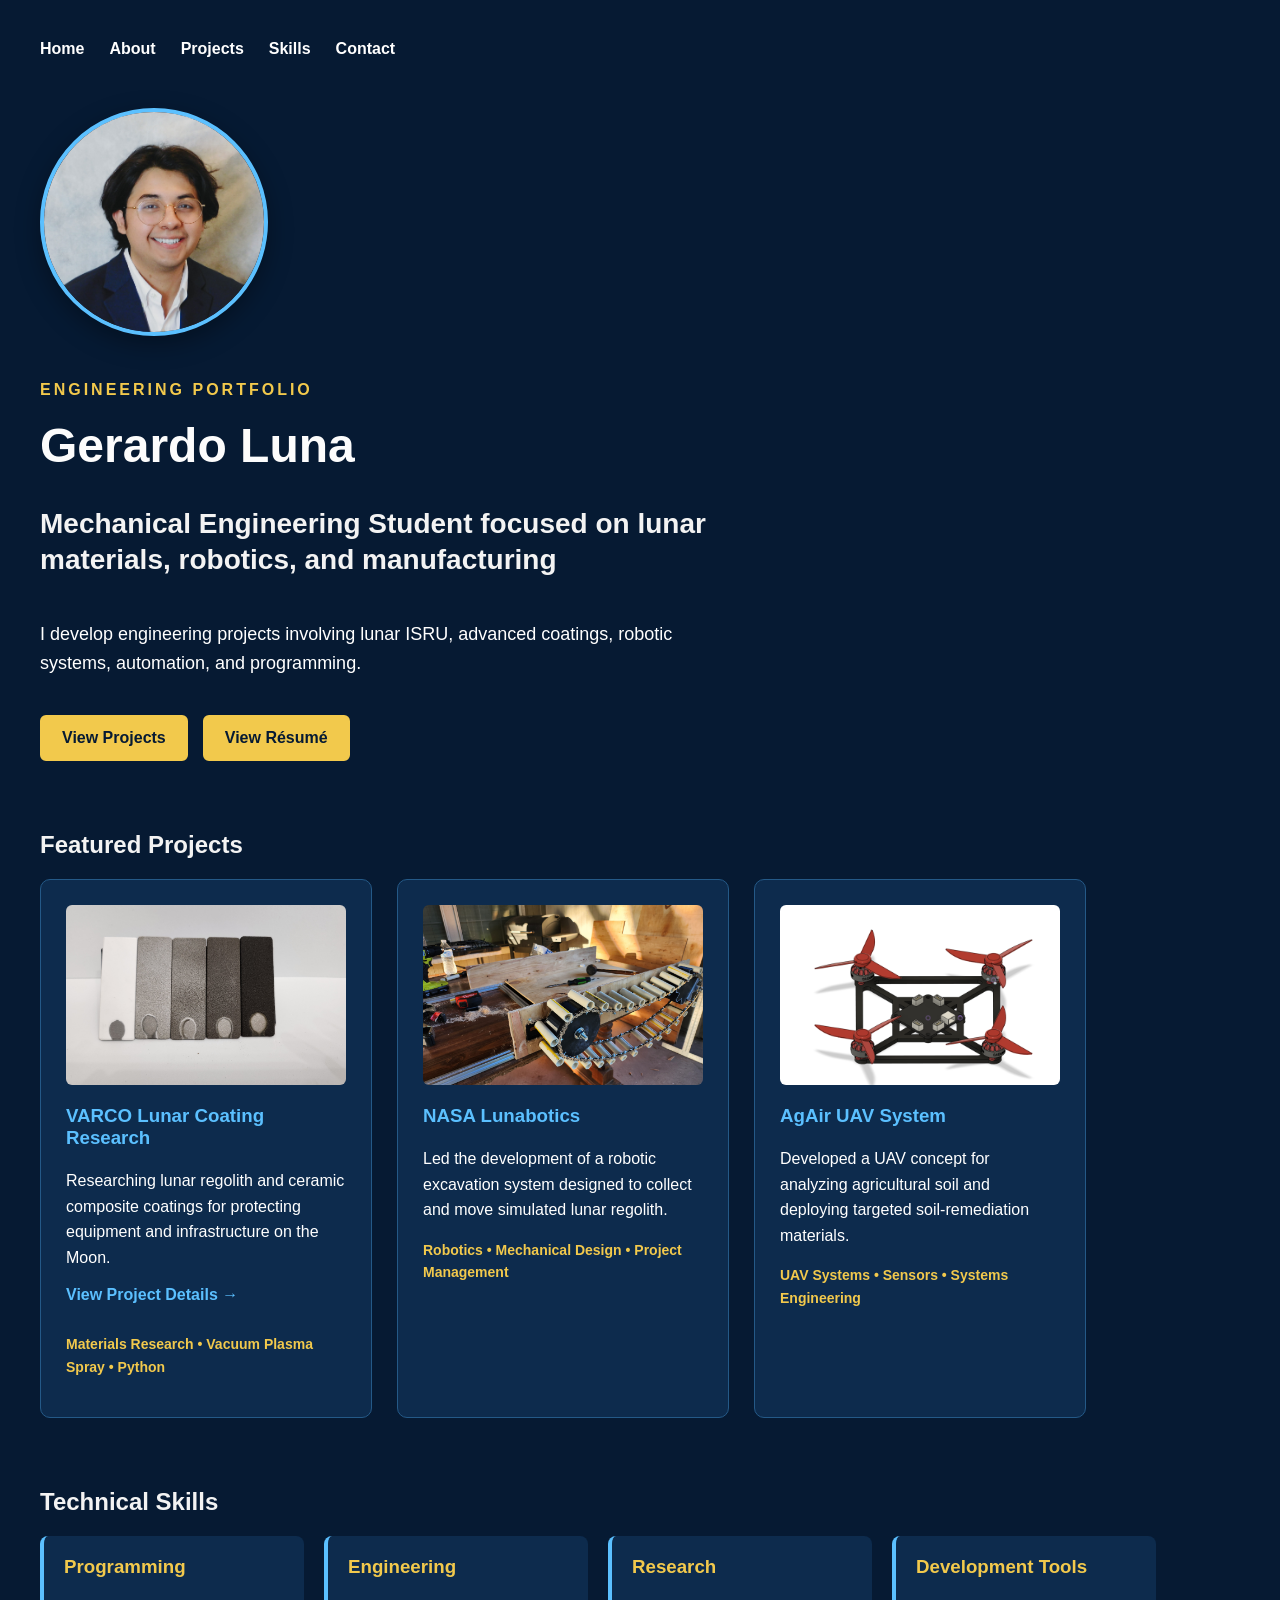
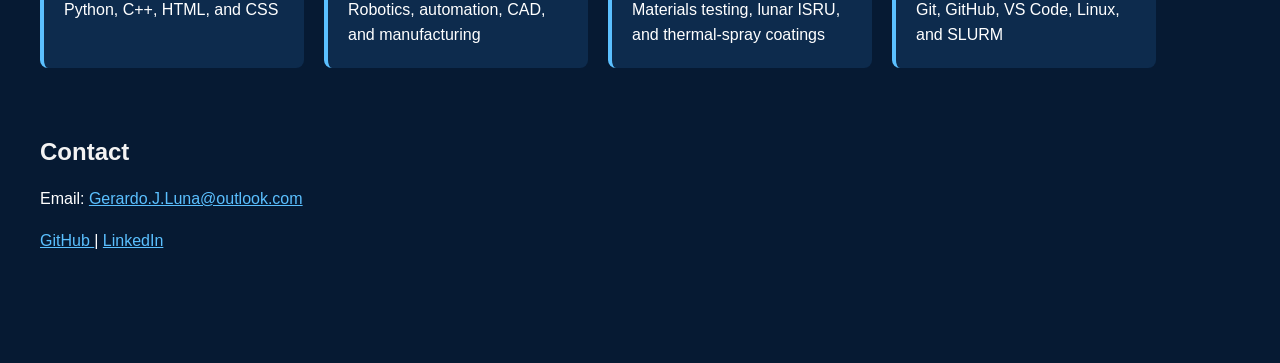
==== commit 4fada51c: "Add portfolio headshot" ====
--- a/index.html
+++ b/index.html
@@ -46,6 +46,11 @@
 
     <!-- Hero and About section -->
     <section id="about" class="hero">
+
+        <img
+    class="headshot"
+    src="images/headshot.jpg"
+    alt="Headshot of Gerardo Luna">
 
         <p class="hero-label">
             ENGINEERING PORTFOLIO
--- a/style.css
+++ b/style.css
@@ -671,4 +671,16 @@
 
 .project-link:hover {
     color: #f2c94c;
+}
+
+/* Style the homepage headshot */
+.headshot {
+    width: 220px;
+    height: 220px;
+    object-fit: cover;
+    object-position: center;
+    border-radius: 50%;
+    border: 4px solid #5bc0ff;
+    box-shadow: 0 8px 25px rgba(0, 0, 0, 0.35);
+    margin-bottom: 25px;
 }
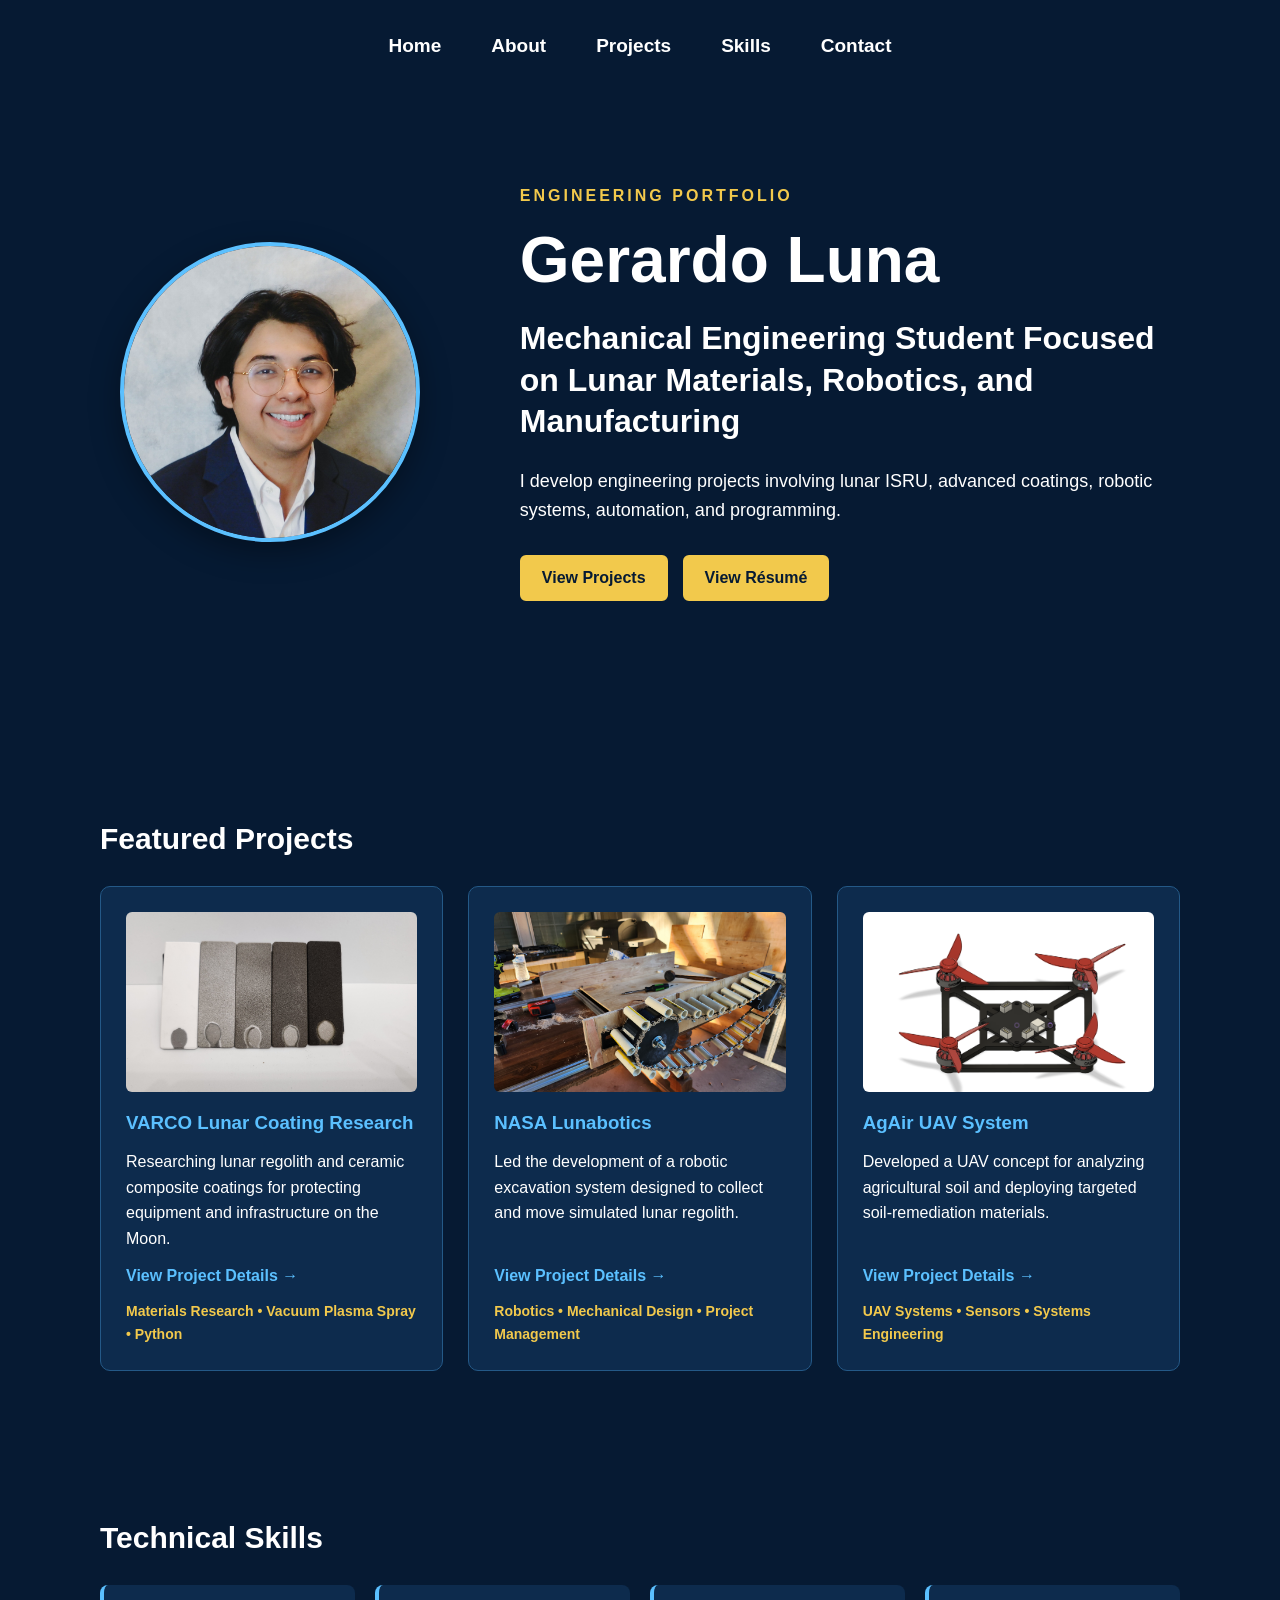
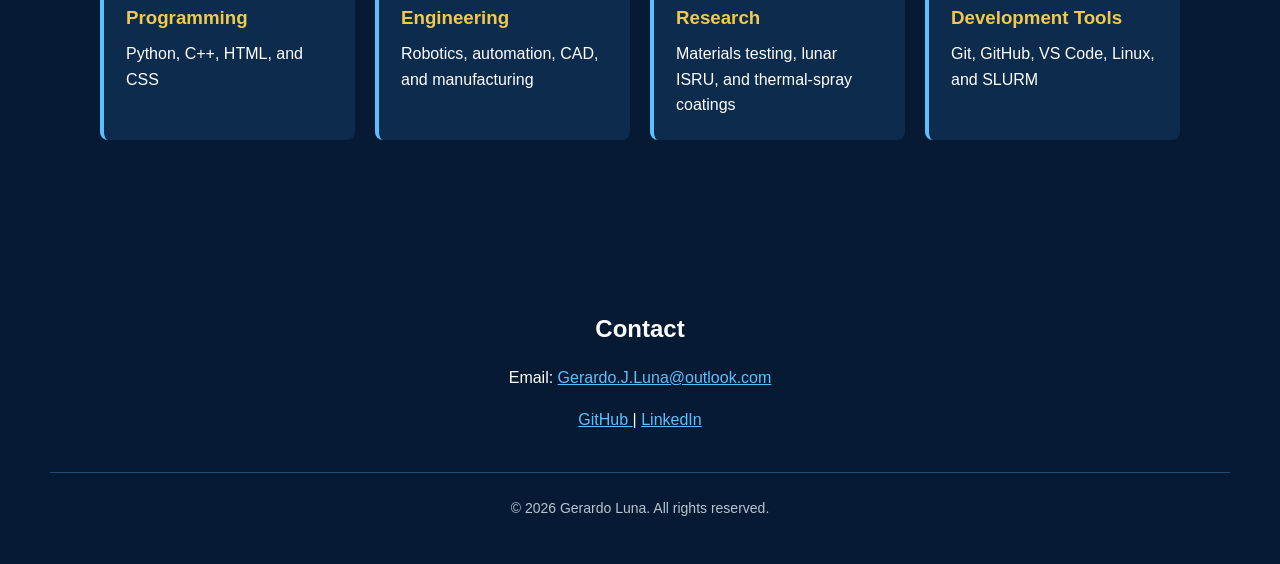
==== commit cae5f6ac: "Fix portfolio headshot and layout" ====
--- a/index.html
+++ b/index.html
@@ -8,13 +8,15 @@
     <!-- Allows letters, numbers, and symbols to display correctly -->
     <meta charset="UTF-8">
 
-    <!-- Makes the website work properly on phones and tablets -->
-    <meta name="viewport" content="width=device-width, initial-scale=1.0">
+    <!-- Makes the website responsive on phones and tablets -->
+    <meta
+        name="viewport"
+        content="width=device-width, initial-scale=1.0">
 
     <!-- Text displayed on the browser tab -->
     <title>Gerardo Luna | Engineering Portfolio</title>
 
-    <!-- Connects this HTML page to the CSS file -->
+    <!-- Connects this page to the CSS file -->
     <link rel="stylesheet" href="style.css">
 </head>
 
@@ -22,235 +24,235 @@
 
     <!-- Navigation bar -->
     <nav>
-     
-    
-    <!-- Opens the main page -->
-    <a href="index.html">Home</a>
-
-    <!-- Opens the separate About page -->
-    <a href="about.html">About</a>
-
-    <!-- Opens the separate Projects page -->
-    <a href="projects.html">Projects</a>
-
-    <!-- Opens the separate Skills page -->
-    <a href="skills.html">Skills</a>
-
-    <!-- Opens the separate Contact page -->
-    <a href="contact.html">Contact</a>
-
-
-
+        <a href="index.html">Home</a>
+        <a href="about.html">About</a>
+        <a href="projects.html">Projects</a>
+        <a href="skills.html">Skills</a>
+        <a href="contact.html">Contact</a>
     </nav>
 
 
-    <!-- Hero and About section -->
-    <section id="about" class="hero">
-
-        <img
-    class="headshot"
-    src="images/headshot.jpg"
-    alt="Headshot of Gerardo Luna">
-
-        <p class="hero-label">
-            ENGINEERING PORTFOLIO
-        </p>
-
-        <h1>Gerardo Luna</h1>
-
-        <h2>
-            Mechanical Engineering Student focused on lunar materials,
-            robotics, and manufacturing
-        </h2>
-
-        <p class="hero-description">
-            I develop engineering projects involving lunar ISRU,
-            advanced coatings, robotic systems, automation, and programming.
-        </p>
-
-        <!-- Hero buttons -->
-        <div class="hero-buttons">
-
-            <!-- Opens the separate Projects page -->
-            <a class="primary-button" href="projects.html">
-                View Projects
-            </a>
-
-            <!-- Opens the résumé in a new tab -->
-            <a
-                class="secondary-button"
-                href="Gerardo-Luna-Resume.pdf"
-                target="_blank"
-                rel="noopener noreferrer">
-                View Résumé
-            </a>
-
-        </div>
-
-    </section>
-
-
-    <!-- Projects section -->
-    <section id="projects">
-
-        <h2>Featured Projects</h2>
-
-        <!-- Holds all three project cards -->
-        <div class="project-container">
-
-
-            <!-- VARCO project card -->
-            <article class="project-card">
-
-                <img
-                    class="project-image"
-                    src="images/varco.jpg"
-                    alt="VARCO lunar coating research project">
-
-                <h3>VARCO Lunar Coating Research</h3>
-
-                <p>
-                    Researching lunar regolith and ceramic composite coatings
-                    for protecting equipment and infrastructure on the Moon.
+    <!-- Main webpage content -->
+    <main>
+
+        <!-- Homepage introduction -->
+        <section class="hero">
+
+            <!-- Headshot on the left -->
+            <img
+                class="headshot"
+                src="images/headshot.jpg"
+                alt="Headshot of Gerardo Luna">
+
+            <!-- Introduction on the right -->
+            <div class="hero-content">
+
+                <p class="hero-label">
+                    ENGINEERING PORTFOLIO
                 </p>
 
-                <!-- Opens the detailed VARCO project page -->
-                <a class="project-link" href="projects/varco.html">
-                    View Project Details →
-                </a>
-
-                <p class="project-skills">
-                    Materials Research • Vacuum Plasma Spray • Python
+                <h1>Gerardo Luna</h1>
+
+                <h2>
+                    Mechanical Engineering Student Focused on Lunar
+                    Materials, Robotics, and Manufacturing
+                </h2>
+
+                <p class="hero-description">
+                    I develop engineering projects involving lunar ISRU,
+                    advanced coatings, robotic systems, automation,
+                    and programming.
                 </p>
 
-            </article>
-
-
-            <!-- Lunabotics project card -->
-            <article class="project-card">
-
-                <img
-                    class="project-image"
-                    src="images/lunabotics.jpg"
-                    alt="NASA Lunabotics robotic excavation project">
-
-                <h3>NASA Lunabotics</h3>
-
-                <p>
-                    Led the development of a robotic excavation system designed
-                    to collect and move simulated lunar regolith.
-                </p>
-
-                <p class="project-skills">
-                    Robotics • Mechanical Design • Project Management
-                </p>
-
-            </article>
-
-
-            <!-- AgAir project card -->
-            <article class="project-card">
-
-                <img
-                    class="project-image"
-                    src="images/agair.jpg"
-                    alt="AgAir UAV soil analysis project">
-
-                <h3>AgAir UAV System</h3>
-
-                <p>
-                    Developed a UAV concept for analyzing agricultural soil
-                    and deploying targeted soil-remediation materials.
-                </p>
-
-                <p class="project-skills">
-                    UAV Systems • Sensors • Systems Engineering
-                </p>
-
-            </article>
-
-        </div>
-
-    </section>
-
-
-    <!-- Skills section -->
-    <section id="skills">
-
-        <h2>Technical Skills</h2>
-
-        <!-- Holds all four skill cards -->
-        <div class="skills-container">
-
-
-            <!-- Programming skills -->
-            <div class="skill-card">
-
-                <h3>Programming</h3>
-
-                <p>
-                    Python, C++, HTML, and CSS
-                </p>
+                <div class="hero-buttons">
+
+                    <a
+                        class="primary-button"
+                        href="projects.html">
+                        View Projects
+                    </a>
+
+                    <a
+                        class="secondary-button"
+                        href="Gerardo-Luna-Resume.pdf"
+                        target="_blank"
+                        rel="noopener noreferrer">
+                        View Résumé
+                    </a>
+
+                </div>
 
             </div>
 
-
-            <!-- Engineering skills -->
-            <div class="skill-card">
-
-                <h3>Engineering</h3>
-
-                <p>
-                    Robotics, automation, CAD, and manufacturing
-                </p>
+        </section>
+
+
+        <!-- Featured projects -->
+        <section id="projects">
+
+            <h2>Featured Projects</h2>
+
+            <div class="project-container">
+
+                <!-- VARCO project -->
+                <article class="project-card">
+
+                    <img
+                        class="project-image"
+                        src="images/varco.jpg"
+                        alt="VARCO lunar coating research project">
+
+                    <h3>VARCO Lunar Coating Research</h3>
+
+                    <p>
+                        Researching lunar regolith and ceramic composite
+                        coatings for protecting equipment and infrastructure
+                        on the Moon.
+                    </p>
+
+                    <a
+                        class="project-link"
+                        href="projects/varco.html">
+                        View Project Details →
+                    </a>
+
+                    <p class="project-skills">
+                        Materials Research • Vacuum Plasma Spray • Python
+                    </p>
+
+                </article>
+
+
+                <!-- NASA Lunabotics project -->
+                <article class="project-card">
+
+                    <img
+                        class="project-image"
+                        src="images/lunabotics.jpg"
+                        alt="NASA Lunabotics robotic excavation project">
+
+                    <h3>NASA Lunabotics</h3>
+
+                    <p>
+                        Led the development of a robotic excavation system
+                        designed to collect and move simulated lunar regolith.
+                    </p>
+
+                    <a
+                        class="project-link"
+                        href="projects/lunabotics.html">
+                        View Project Details →
+                    </a>
+
+                    <p class="project-skills">
+                        Robotics • Mechanical Design • Project Management
+                    </p>
+
+                </article>
+
+
+                <!-- AgAir project -->
+                <article class="project-card">
+
+                    <img
+                        class="project-image"
+                        src="images/agair.jpg"
+                        alt="AgAir UAV soil analysis project">
+
+                    <h3>AgAir UAV System</h3>
+
+                    <p>
+                        Developed a UAV concept for analyzing agricultural
+                        soil and deploying targeted soil-remediation materials.
+                    </p>
+
+                    <a
+                        class="project-link"
+                        href="projects/agair.html">
+                        View Project Details →
+                    </a>
+
+                    <p class="project-skills">
+                        UAV Systems • Sensors • Systems Engineering
+                    </p>
+
+                </article>
 
             </div>
 
-
-            <!-- Research skills -->
-            <div class="skill-card">
-
-                <h3>Research</h3>
-
-                <p>
-                    Materials testing, lunar ISRU,
-                    and thermal-spray coatings
-                </p>
+        </section>
+
+
+        <!-- Technical skills -->
+        <section id="skills">
+
+            <h2>Technical Skills</h2>
+
+            <div class="skills-container">
+
+                <div class="skill-card">
+
+                    <h3>Programming</h3>
+
+                    <p>
+                        Python, C++, HTML, and CSS
+                    </p>
+
+                </div>
+
+
+                <div class="skill-card">
+
+                    <h3>Engineering</h3>
+
+                    <p>
+                        Robotics, automation, CAD, and manufacturing
+                    </p>
+
+                </div>
+
+
+                <div class="skill-card">
+
+                    <h3>Research</h3>
+
+                    <p>
+                        Materials testing, lunar ISRU,
+                        and thermal-spray coatings
+                    </p>
+
+                </div>
+
+
+                <div class="skill-card">
+
+                    <h3>Development Tools</h3>
+
+                    <p>
+                        Git, GitHub, VS Code, Linux, and SLURM
+                    </p>
+
+                </div>
 
             </div>
 
-
-            <!-- Development tools -->
-            <div class="skill-card">
-
-                <h3>Development Tools</h3>
-
-                <p>
-                    Git, GitHub, VS Code, Linux, and SLURM
-                </p>
-
-            </div>
-
-        </div>
-
-    </section>
-
-
-    <!-- Contact section -->
-    <section id="contact">
+        </section>
+
+    </main>
+
+
+    <!-- Contact information and copyright -->
+    <footer id="contact">
 
         <h2>Contact</h2>
 
-        <!-- Email address -->
         <p>
             Email:
-
             <a href="mailto:Gerardo.J.Luna@outlook.com">
                 Gerardo.J.Luna@outlook.com
             </a>
         </p>
 
-        <!-- Professional links -->
         <p>
             <a
                 href="https://github.com/Gerry2323"
@@ -259,7 +261,7 @@
                 GitHub
             </a>
 
-            |
+            <span> | </span>
 
             <a
                 href="https://www.linkedin.com/in/gerardo-l-351691195"
@@ -269,7 +271,11 @@
             </a>
         </p>
 
-    </section>
+        <p class="copyright">
+            &copy; 2026 Gerardo Luna. All rights reserved.
+        </p>
+
+    </footer>
 
 </body>
 
--- a/style.css
+++ b/style.css
@@ -1,686 +1,551 @@
 /*
-   PORTFOLIO WEBSITE STYLES
-
-   This file controls the colors, spacing, fonts, cards,
-   buttons, navigation, and mobile layout of the website.
+   GERARDO LUNA ENGINEERING PORTFOLIO
+   Cleaned and organized stylesheet
 */
 
 
 /* =========================================================
-   ENTIRE WEBPAGE
-   ========================================================= */
-
-/*
-   Controls everything visible on the webpage.
-
-   Current content affected:
-   - Navigation bar
-   - Hero/About section
-   - Featured Projects
-   - Technical Skills
-   - Contact section
-*/
+   COLOR VARIABLES AND BASIC RESET
+   ========================================================= */
+
+:root {
+    --background: #061a33;
+    --card-background: #0d2b4d;
+    --blue: #5bc0ff;
+    --gold: #f2c94c;
+    --white: #ffffff;
+    --muted-text: #b8c4d1;
+    --border: #245987;
+    --page-width: 1180px;
+}
+
+
+/* Make widths include padding and borders */
+* {
+    box-sizing: border-box;
+}
+
+
+/* Smooth scrolling when opening page sections */
+html {
+    scroll-behavior: smooth;
+}
+
+
+/* Main webpage appearance */
 body {
     margin: 0;
-    padding: 40px;
-    background-color: #061a33;
-    color: white;
+    padding: 0;
+    background-color: var(--background);
+    color: var(--white);
     font-family: Arial, sans-serif;
 }
 
 
-/*
-   Makes the webpage scroll smoothly when a navigation link
-   such as About, Projects, Skills, or Contact is selected.
-*/
-html {
-    scroll-behavior: smooth;
-}
-
-
-/* =========================================================
-   GENERAL TEXT
-   ========================================================= */
-
-/*
-   Styles the main h1 heading.
-
-   Current text:
-   "Gerardo Luna"
-*/
+/* Prevent regular images from exceeding their containers */
+img {
+    max-width: 100%;
+}
+
+
+/* Main page headings */
 h1 {
-    color: #fcfcfc;
-    font-size: 48px;
-}
-
-
-/*
-   Styles every main section heading and the professional title.
-
-   Current text affected:
-   - "Mechanical Engineering Student focused on lunar
-      materials, robotics, and manufacturing"
-   - "Featured Projects"
-   - "Technical Skills"
-   - "Contact"
-*/
+    margin: 0;
+    color: var(--white);
+    font-size: clamp(42px, 5vw, 68px);
+    line-height: 1.05;
+}
+
+
+/* Section headings */
 h2 {
-    color: #f3f3f3;
-}
-
-
-/*
-   Styles all regular paragraphs on the website.
-
-   Current text affected:
-   - Hero introduction
-   - Project descriptions
-   - Project technologies and skills
-   - Skill-card descriptions
-   - Contact information
-*/
+    color: var(--white);
+}
+
+
+/* Paragraph readability */
 p {
-    max-width: 700px;
     line-height: 1.6;
 }
 
 
-/*
-   Adds space below list items.
-
-   This will affect any <li> items you add later.
-   Your current card layout does not use list items.
-*/
+/* List spacing */
 li {
     margin-bottom: 10px;
-}
-
-
-/* =========================================================
-   MAIN SECTIONS
-   ========================================================= */
-
-/*
-   Adds space underneath each main website section.
-
-   Current sections affected:
-   - Hero/About
-   - Featured Projects
-   - Technical Skills
-   - Contact
-*/
+    line-height: 1.6;
+}
+
+
+/* Default link color */
+a {
+    color: var(--blue);
+}
+
+
+/* Space between major sections */
 section {
     margin-bottom: 70px;
 }
 
 
-/*
-   Gives links located inside sections a blue color.
-
-   Current links affected:
-   - Email
-   - GitHub
-   - LinkedIn
-   - Résumé links
-
-   More specific button rules below override this color
-   for the View Projects and View Résumé buttons.
-*/
-section a {
-    color: #5bc0ff;
-}
-
-
-/* =========================================================
-   NAVIGATION BAR
-   ========================================================= */
-
-/*
-   Arranges the navigation links horizontally with space
-   between them.
-
-   Current links:
-   - About
-   - Projects
-   - Skills
-   - Contact
-*/
+/* =========================================================
+   SHARED PAGE WIDTH
+   ========================================================= */
+
+/* Center the navigation, main content, and footer */
+nav,
+main,
+footer {
+    width: min(calc(100% - 64px), var(--page-width));
+    margin-right: auto;
+    margin-left: auto;
+}
+
+
+/* =========================================================
+   NAVIGATION
+   ========================================================= */
+
 nav {
     display: flex;
-    gap: 25px;
-    margin-bottom: 50px;
-}
-
-
-/*
-   Styles the text of the navigation links.
-
-   Current text:
-   - "About"
-   - "Projects"
-   - "Skills"
-   - "Contact"
-*/
+    justify-content: center;
+    align-items: center;
+    gap: clamp(24px, 4vw, 50px);
+    min-height: 92px;
+    padding: 20px 0;
+}
+
+
 nav a {
-    color: white;
+    color: var(--white);
+    font-size: 19px;
+    font-weight: bold;
     text-decoration: none;
-    font-weight: bold;
-}
-
-
-/*
-   Changes a navigation link to blue when the mouse
-   is placed over it.
-*/
-nav a:hover {
-    color: #5bc0ff;
-}
-
-
-/* =========================================================
-   PROJECT SECTION
-   ========================================================= */
-
-/*
-   Arranges all project cards in rows.
-
-   Current project cards:
-   - VARCO Lunar Coating Research
-   - NASA Lunabotics
-   - AgAir UAV System
-*/
-.project-container {
-    display: flex;
-    flex-wrap: wrap;
-    gap: 25px;
-}
-
-
-/*
-   Controls the appearance of every project card.
-
-   Current cards affected:
-   - VARCO Lunar Coating Research
-   - NASA Lunabotics
-   - AgAir UAV System
-*/
-.project-card {
-    width: 280px;
-    padding: 25px;
-    background-color: #0d2b4d;
-    border: 1px solid #245987;
-    border-radius: 10px;
-
-    /* Makes the card move smoothly when hovered */
-    transition: transform 0.3s, border-color 0.3s;
-}
-
-/*
-   Styles the images at the top of the project cards.
-
-   Current images:
-   - VARCO lunar coating research
-   - NASA Lunabotics
-   - AgAir UAV system
-*/
-.project-image {
-    width: 100%;
-    height: 180px;
+    transition: color 0.2s ease;
+}
+
+
+nav a:hover,
+nav a:focus-visible {
+    color: var(--blue);
+}
+
+
+/* =========================================================
+   HOMEPAGE HERO
+   ========================================================= */
+
+.hero {
+    display: grid;
+    grid-template-columns: minmax(240px, 320px) minmax(0, 650px);
+    justify-content: center;
+    align-items: center;
+    gap: clamp(50px, 7vw, 90px);
+    min-height: 620px;
+    padding: 55px 0 75px;
+}
+
+
+/* Headshot on the left side */
+.headshot {
+    display: block;
+    width: 300px;
+    height: 300px;
+    margin: 0;
+    justify-self: center;
     object-fit: cover;
-    display: block;
-    margin-bottom: 20px;
-    border-radius: 6px;
-}
-
-/*
-   Styles the h3 title inside every project card.
-
-   Current text:
-   - "VARCO Lunar Coating Research"
-   - "NASA Lunabotics"
-   - "AgAir UAV System"
-*/
-.project-card h3 {
-    margin-top: 0;
-    color: #5bc0ff;
-}
-
-
-/*
-   Moves a project card upward and changes its border
-   to gold when the mouse is placed over it.
-*/
-.project-card:hover {
-    transform: translateY(-5px);
-    border-color: #f2c94c;
-}
-
-
-/*
-   Styles the technologies listed at the bottom
-   of each project card.
-
-   Current text affected:
-   - "Materials Research • Vacuum Plasma Spray • Python"
-   - "Robotics • Mechanical Design • Project Management"
-   - "UAV Systems • Sensors • Systems Engineering"
-*/
-.project-skills {
-    color: #f2c94c;
-    font-size: 14px;
-    font-weight: bold;
-}
-
-
-/* =========================================================
-   TECHNICAL SKILLS SECTION
-   ========================================================= */
-
-/*
-   Arranges the technical skill cards in rows.
-
-   Current skill cards:
-   - Programming
-   - Engineering
-   - Research
-   - Development Tools
-*/
-.skills-container {
-    display: flex;
-    flex-wrap: wrap;
-    gap: 20px;
-}
-
-
-/*
-   Controls the appearance of each technical skill card.
-
-   Current cards affected:
-   - Programming
-   - Engineering
-   - Research
-   - Development Tools
-*/
-.skill-card {
-    width: 220px;
-    padding: 20px;
-    background-color: #0d2b4d;
-    border-left: 4px solid #5bc0ff;
-    border-radius: 8px;
-}
-
-
-/*
-   Styles the h3 heading inside each skill card.
-
-   Current text:
-   - "Programming"
-   - "Engineering"
-   - "Research"
-   - "Development Tools"
-*/
-.skill-card h3 {
-    margin-top: 0;
-    color: #f2c94c;
-}
-
-
-/*
-   Adjusts the spacing beneath the skill descriptions.
-
-   Current text affected:
-   - "Python, C++, HTML, and CSS"
-   - "Robotics, automation, CAD, and manufacturing"
-   - "Materials testing, lunar ISRU, and thermal-spray coatings"
-   - "Git, GitHub, VS Code, Linux, and SLURM"
-*/
-.skill-card p {
-    margin-bottom: 0;
-}
-
-
-/* =========================================================
-   CONTACT RÉSUMÉ BUTTON
-   ========================================================= */
-
-/*
-   Styles the résumé button in the Contact section.
-
-   Current button text:
-   "View Résumé"
-*/
-.resume-button {
-    display: inline-block;
-    padding: 12px 20px;
-    background-color: #f2c94c;
-    color: #061a33;
-    text-decoration: none;
-    font-weight: bold;
-    border-radius: 6px;
-}
-
-
-/*
-   Changes the Contact section's View Résumé button
-   from gold to blue when hovered.
-*/
-.resume-button:hover {
-    background-color: #fdfdfd;
-}
-
-
-/* =========================================================
-   HERO / ABOUT SECTION
-   ========================================================= */
-
-/*
-   Controls the large introduction area at the top.
-
-   Current content:
-   - "ENGINEERING PORTFOLIO"
-   - "Gerardo Luna"
-   - Professional title
-   - Introductory paragraph
-   - View Projects button
-   - View Résumé button
-*/
-.hero {
-    min-height: 65vh;
+    object-position: center;
+    border: 4px solid var(--blue);
+    border-radius: 50%;
+    box-shadow: 0 10px 30px rgba(0, 0, 0, 0.35);
+}
+
+
+/* Hero text on the right side */
+.hero-content {
     display: flex;
     flex-direction: column;
-    justify-content: center;
-    max-width: 900px;
-}
-
-
-/*
-   Styles the small label above your name.
-
-   Current text:
-   "ENGINEERING PORTFOLIO"
-*/
+    align-items: flex-start;
+}
+
+
 .hero-label {
-    color: #f2c94c;
+    margin: 0 0 18px;
+    color: var(--gold);
     font-weight: bold;
     letter-spacing: 3px;
-    margin-bottom: 5px;
-}
-
-
-/*
-   Controls the spacing around your main name.
-
-   Current text:
-   "Gerardo Luna"
-*/
+}
+
+
 .hero h1 {
-    margin: 10px 0;
-}
-
-
-/*
-   Styles the professional title below your name.
-
-   Current text:
-   "Mechanical Engineering Student focused on lunar
-   materials, robotics, and manufacturing"
-*/
+    margin-bottom: 24px;
+}
+
+
 .hero h2 {
-    max-width: 750px;
-    font-size: 28px;
+    max-width: 650px;
+    margin: 0 0 24px;
+    font-size: clamp(24px, 2.5vw, 32px);
     line-height: 1.3;
 }
 
 
-/*
-   Styles the introductory paragraph in the hero section.
-
-   Current text begins:
-   "I develop engineering projects involving lunar ISRU..."
-*/
 .hero-description {
+    max-width: 650px;
+    margin: 0;
     font-size: 18px;
 }
 
 
-/*
-   Arranges the two hero buttons beside each other.
-
-   Current buttons:
-   - View Projects
-   - View Résumé
-*/
+/* Hero buttons */
 .hero-buttons {
     display: flex;
     flex-wrap: wrap;
     gap: 15px;
-    margin-top: 20px;
-}
-
-
-/*
-   Applies the same basic shape and text style
-   to both hero buttons.
-
-   Current buttons:
-   - View Projects
-   - View Résumé
-*/
+    margin-top: 30px;
+}
+
+
 .primary-button,
-.secondary-button {
+.secondary-button,
+.resume-button {
     display: inline-block;
     padding: 12px 20px;
+    background-color: var(--gold);
+    color: var(--background);
+    border: 2px solid var(--gold);
     border-radius: 6px;
+    font-weight: bold;
     text-decoration: none;
+    transition:
+        background-color 0.2s ease,
+        border-color 0.2s ease,
+        transform 0.2s ease;
+}
+
+
+.primary-button:hover,
+.secondary-button:hover,
+.resume-button:hover {
+    background-color: var(--white);
+    border-color: var(--white);
+    color: var(--background);
+    transform: translateY(-2px);
+}
+
+
+/* =========================================================
+   FEATURED PROJECTS
+   ========================================================= */
+
+#projects,
+#skills {
+    width: min(100%, 1080px);
+    margin-right: auto;
+    margin-left: auto;
+    padding: 40px 0;
+}
+
+
+#projects > h2,
+#skills > h2 {
+    margin: 0 0 30px;
+    font-size: 30px;
+}
+
+
+/* Three project columns on desktop */
+.project-container {
+    display: grid;
+    grid-template-columns: repeat(3, minmax(0, 1fr));
+    gap: 25px;
+}
+
+
+.project-card {
+    display: flex;
+    flex-direction: column;
+    min-width: 0;
+    padding: 25px;
+    background-color: var(--card-background);
+    border: 1px solid var(--border);
+    border-radius: 10px;
+    transition:
+        transform 0.3s ease,
+        border-color 0.3s ease;
+}
+
+
+.project-card:hover {
+    transform: translateY(-5px);
+    border-color: var(--gold);
+}
+
+
+.project-card .project-image {
+    width: 100%;
+    height: 180px;
+    margin-bottom: 20px;
+    object-fit: cover;
+    border-radius: 6px;
+}
+
+
+.project-card h3 {
+    margin: 0 0 15px;
+    color: var(--blue);
+}
+
+
+.project-card p {
+    margin-top: 0;
+}
+
+
+.project-link {
+    display: inline-block;
+    margin: auto 0 15px;
+    color: var(--blue);
     font-weight: bold;
-}
-
-
-/*
-   Styles the first hero button.
-
-   Current button text:
-   "View Projects"
-*/
-.hero-buttons .primary-button {
-    background-color: #f2c94c;
-    border: 2px solid #f2c94c;
-    color: #061a33;
-}
-
-
-/*
-   Styles the second hero button to match the first.
-
-   Current button text:
-   "View Résumé"
-*/
-.hero-buttons .secondary-button {
-    background-color: #f2c94c;
-    border: 2px solid #f2c94c;
-    color: #061a33;
-}
-
-
-/*
-   Changes the View Projects button from gold to blue
-   when the mouse is placed over it.
-*/
-.hero-buttons .primary-button:hover {
-    background-color: #fbfdff;
-    border-color: #fdfdff;
-    color: #061a33;
-}
-
-
-/*
-   Changes the View Résumé button from gold to blue
-   when the mouse is placed over it.
-*/
-.hero-buttons .secondary-button:hover {
-    background-color: #fbfdff;
-    border-color: #fbfdff;
-    color: #061a33;
+    text-decoration: none;
+}
+
+
+.project-link:hover {
+    color: var(--gold);
+}
+
+
+.project-skills {
+    margin-bottom: 0;
+    color: var(--gold);
+    font-size: 14px;
+    font-weight: bold;
+}
+
+
+/* =========================================================
+   TECHNICAL SKILLS
+   ========================================================= */
+
+/* Four skill columns on desktop */
+.skills-container {
+    display: grid;
+    grid-template-columns: repeat(4, minmax(0, 1fr));
+    gap: 20px;
+}
+
+
+.skill-card {
+    min-width: 0;
+    padding: 22px;
+    background-color: var(--card-background);
+    border-left: 4px solid var(--blue);
+    border-radius: 8px;
+}
+
+
+.skill-card h3 {
+    margin: 0 0 12px;
+    color: var(--gold);
+}
+
+
+.skill-card p {
+    margin: 0;
 }
 
 
 /* =========================================================
    INDIVIDUAL PROJECT PAGES
-   Current page affected:
-   - projects/varco.html
-   ========================================================= */
-
-/*
-   Controls the width of the main project-page content
-   and centers it on the screen.
-*/
+   ========================================================= */
+
 .project-page {
     max-width: 1000px;
     margin: 0 auto;
 }
 
 
-/*
-   Controls the introductory section of a project page.
-
-   Current VARCO content:
-   - Project label
-   - Project title
-   - Project subtitle
-   - Summary
-   - Main project image
-*/
 .project-header {
     padding-top: 40px;
 }
 
 
-/*
-   Styles the short summary beneath the project title.
-
-   Current text begins:
-   "VARCO investigates how lunar regolith..."
-*/
 .project-summary {
     max-width: 850px;
     font-size: 19px;
 }
 
 
-/*
-   Styles the large image on the VARCO project page.
-*/
-.project-page-image {
+.project-page-image,
+.project-page .project-header .project-image {
+    display: block;
     width: 100%;
     max-width: 900px;
-    height: 450px;
+    height: min(450px, 50vw);
+    min-height: 280px;
+    margin-top: 30px;
     object-fit: cover;
-    display: block;
-    margin-top: 30px;
-    border: 1px solid #245987;
+    border: 1px solid var(--border);
     border-radius: 10px;
 }
 
 
-/* =========================================================
-   MOBILE DESIGN
-   ========================================================= */
-
-/*
-   These settings activate when the screen is 700 pixels
-   wide or smaller, such as on phones and small tablets.
-*/
+.project-page section {
+    max-width: 900px;
+}
+
+
+.project-page section p {
+    max-width: 850px;
+}
+
+
+/* =========================================================
+   FOOTER
+   ========================================================= */
+
+footer {
+    padding: 65px 0 30px;
+    text-align: center;
+}
+
+
+footer h2 {
+    margin: 0 0 22px;
+}
+
+
+footer p {
+    max-width: none;
+}
+
+
+footer a {
+    color: var(--blue);
+}
+
+
+.copyright {
+    margin-top: 40px;
+    padding-top: 24px;
+    color: var(--muted-text);
+    border-top: 1px solid rgba(91, 192, 255, 0.3);
+    font-size: 14px;
+}
+
+
+/* =========================================================
+   TABLET LAYOUT
+   ========================================================= */
+
+@media (max-width: 950px) {
+
+    .hero {
+        grid-template-columns: 240px minmax(0, 1fr);
+        gap: 45px;
+        min-height: 560px;
+    }
+
+
+    .headshot {
+        width: 230px;
+        height: 230px;
+    }
+
+
+    .project-container,
+    .skills-container {
+        grid-template-columns: repeat(2, minmax(0, 1fr));
+    }
+
+}
+
+
+/* =========================================================
+   PHONE LAYOUT
+   ========================================================= */
+
 @media (max-width: 700px) {
 
-    /*
-       Reduces the empty space around the entire webpage
-       on smaller screens.
-    */
-    body {
-        padding: 20px;
-    }
-
-
-    /*
-       Makes the main name smaller on mobile devices.
-
-       Current text:
-       "Gerardo Luna"
-    */
-    h1 {
-        font-size: 36px;
-    }
-
-
-    /*
-       Places the navigation links vertically on mobile.
-
-       Current links:
-       - About
-       - Projects
-       - Skills
-       - Contact
-    */
+    nav,
+    main,
+    footer {
+        width: min(calc(100% - 36px), var(--page-width));
+    }
+
+
     nav {
+        flex-wrap: wrap;
+        gap: 15px 24px;
+        min-height: auto;
+        padding: 25px 0;
+    }
+
+
+    nav a {
+        font-size: 16px;
+    }
+
+
+    section {
+        margin-bottom: 45px;
+    }
+
+
+    /* Stack the headshot above the introduction */
+    .hero {
+        display: flex;
         flex-direction: column;
-        gap: 12px;
-    }
-
-
-    /*
-       Reduces the height and spacing of the hero section
-       on smaller screens.
-    */
-    .hero {
         min-height: auto;
-        padding: 60px 0;
-    }
-
-
-    /*
-       Makes the professional title smaller on mobile.
-    */
-    .hero h2 {
-        font-size: 23px;
-    }
-
-
-    /*
-       Allows project and skill cards to fit the width
-       of a phone screen automatically.
-    */
-    .project-card,
-    .skill-card {
-        width: auto;
-    }
-}
-
-/*
-   Styles the link that opens a detailed project page.
-
-   Current text:
-   "View Project Details →"
-*/
-.project-link {
-    display: inline-block;
-    margin-bottom: 15px;
-    color: #5bc0ff;
-    font-weight: bold;
-    text-decoration: none;
-}
-
-.project-link:hover {
-    color: #f2c94c;
-}
-
-/* Style the homepage headshot */
-.headshot {
-    width: 220px;
-    height: 220px;
-    object-fit: cover;
-    object-position: center;
-    border-radius: 50%;
-    border: 4px solid #5bc0ff;
-    box-shadow: 0 8px 25px rgba(0, 0, 0, 0.35);
-    margin-bottom: 25px;
+        gap: 35px;
+        padding: 45px 0 60px;
+    }
+
+
+    .headshot {
+        width: 210px;
+        height: 210px;
+    }
+
+
+    .hero-content {
+        align-items: center;
+        text-align: center;
+    }
+
+
+    .hero h1 {
+        font-size: 44px;
+    }
+
+
+    .hero-buttons {
+        justify-content: center;
+    }
+
+
+    #projects,
+    #skills {
+        padding: 25px 0;
+    }
+
+
+    .project-container,
+    .skills-container {
+        grid-template-columns: 1fr;
+    }
+
+
+    .project-page-image,
+    .project-page .project-header .project-image {
+        height: 280px;
+        min-height: 0;
+    }
+
+
+    footer {
+        padding-top: 45px;
+    }
+
 }
